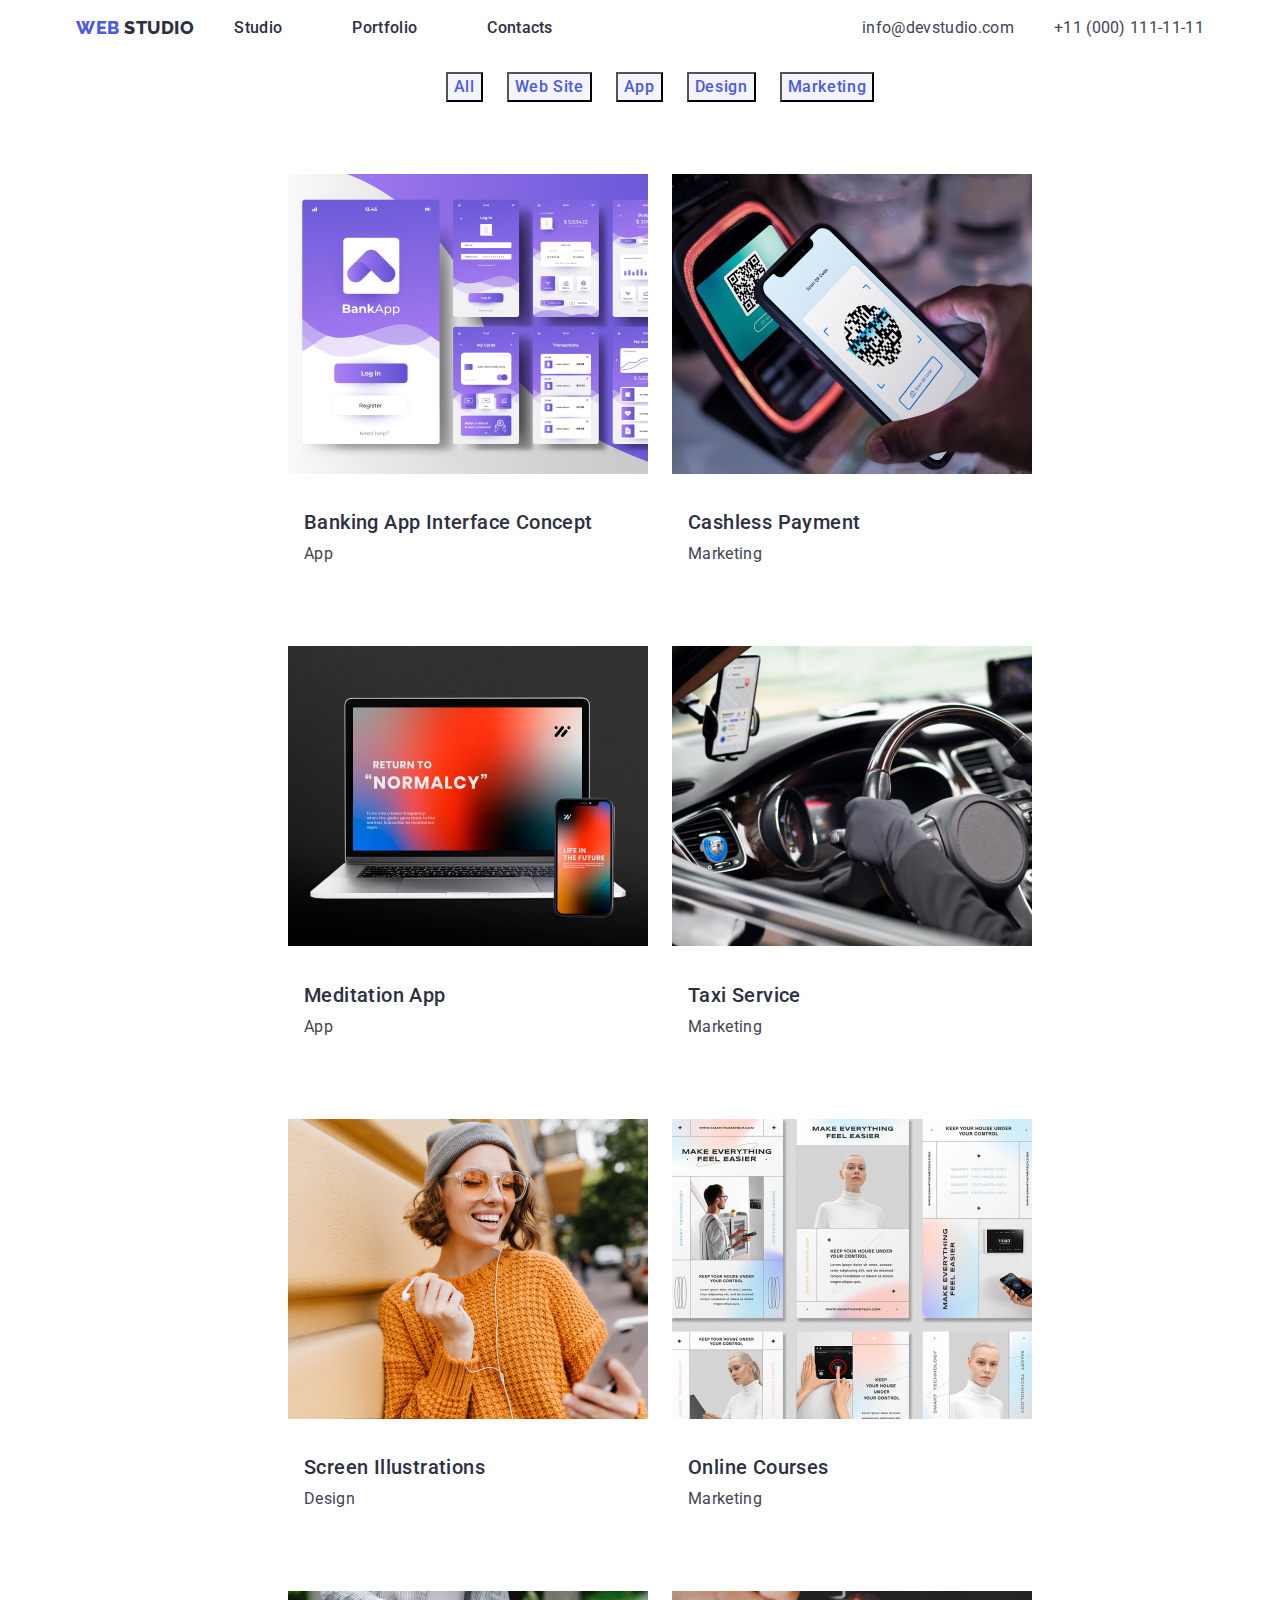
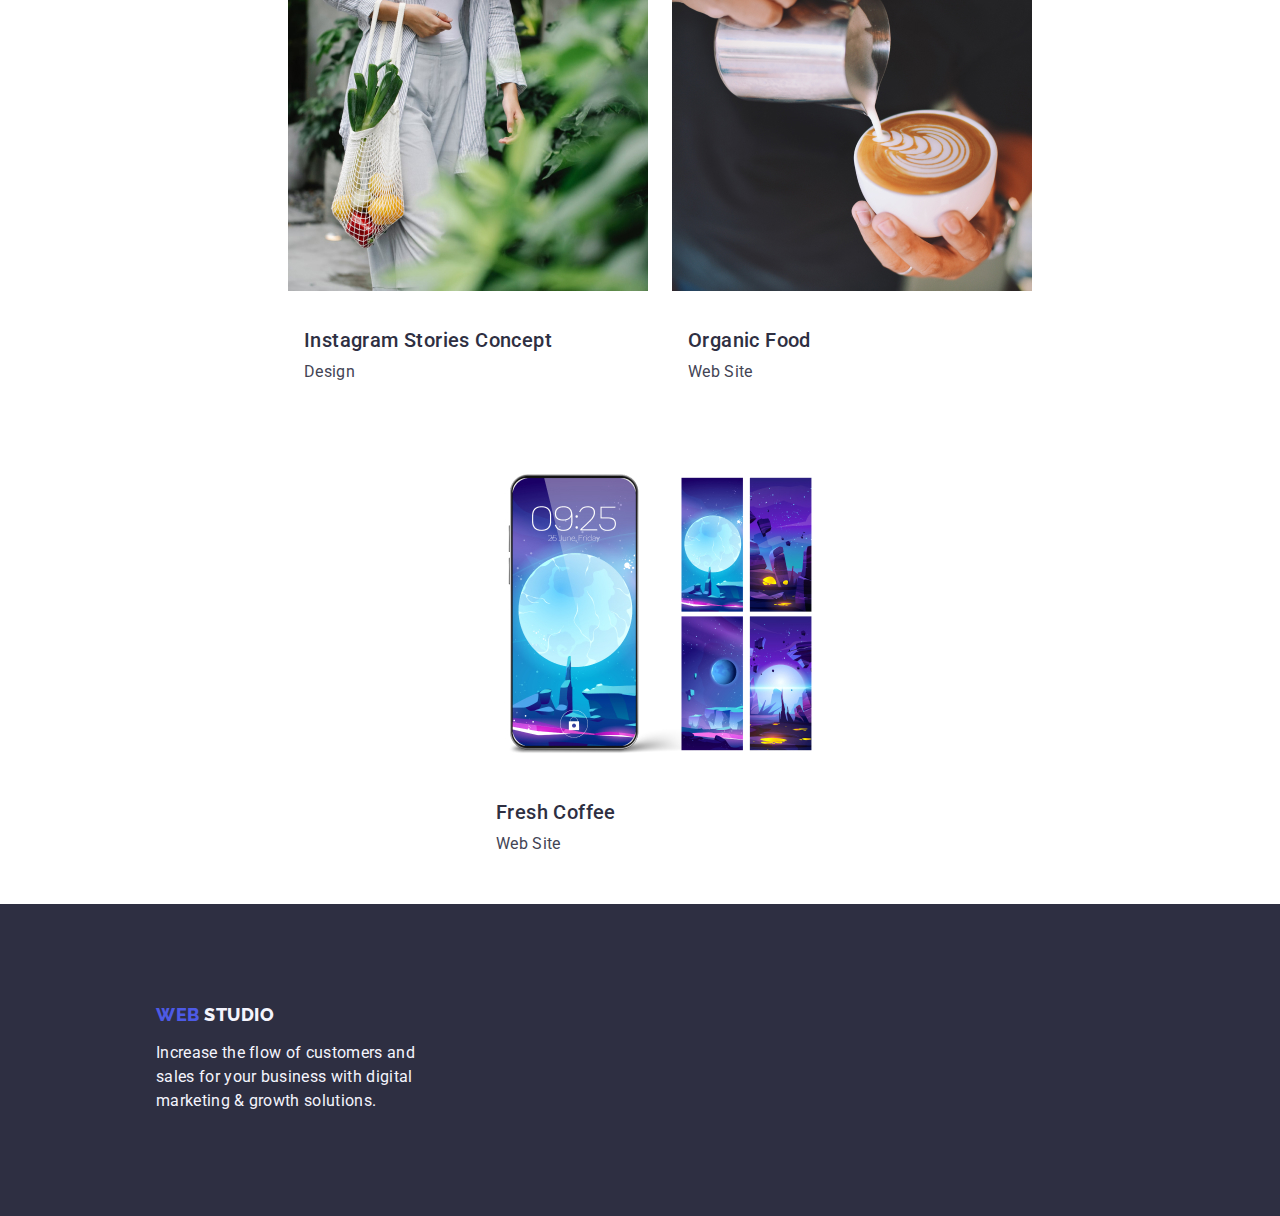
==== portfolio.html @ d8ae408b "update index.html" ====
<!DOCTYPE html>
<html lang="en">
<head>
    <meta charset="UTF-8">
    <meta http-equiv="X-UA-Compatible" content="IE=edge">
    <meta name="viewport" content="width=device-width, initial-scale=1.0">
    <title>Portfolio</title>
    <link rel="preconnect" href="https://fonts.googleapis.com">
    <link rel="preconnect" href="https://fonts.gstatic.com" crossorigin>
    <link href="https://fonts.googleapis.com/css2?family=Raleway:wght@800&family=Roboto:wght@400;500;700&display=swap"
        rel="stylesheet">
    <link rel="stylesheet" href="https://cdn.jsdelivr.net/npm/modern-normalize@2.0.0/modern-normalize.min.css">
    <link rel="stylesheet" href="./css/style.css">
</head>
<body>
    <header>
        <div class="header-container container">
            <nav class="navi">
                <a href="./index.html" class="logo link">WEB
                    <span class="span-one">Studio</span>
                </a>
                <ul class="site-nav list">
                    <li class="item"><a href="./index.html" class="transition link">Studio</a></li>
                    <li class="item"><a href="./portfolio.html" class="transition link">Portfolio</a></li>
                    <li class="item"><a href="" class="transition link">Contacts</a></li>
                </ul>
            </nav>
            <address class="addres">
                <ul class="auth-nav list">
                    <li class="auth-item"> <a href="mailto:info@devstudio.com"
                            class="info-contact link">info@devstudio.com</a> </li>
                    <li class="auth-item"> <a href="tel:+110001111111" class="info-contact link">+11 (000) 111-11-11</a>
                    </li>
                </ul>
            </address>
        </div>
    </header>
    <main>
        <section>
            <div class="container">
                <h1 class="hide">Portfolio</h1>
                <ul class="section-button list">
                    <div class="button-container">
                        <li class="button-li"><button type="button" class="second">All</button></li>
                        <li class="button-li"><button type="button" class="second">Web Site</button></li>
                        <li class="button-li"><button type="button" class="second">App</button></li>
                        <li class="button-li"><button type="button" class="second">Design</button></li>
                        <li class="button-li"><button type="button" class="second">Marketing</button></li>
                    </div>
                </ul>
                <ul class="main-img list">
                    <li class="link">
                        <img src="./images/fone.jpg" alt="fone-img" width="360" height="300">
                        <div class="img-box">
                            <h2 class="section-title">Banking App Interface Concept</h2>
                            <p class="p-color">App</p>
                        </div>
                    </li>
                    <li class="link">
                        <img src="./images/paypal.jpg" alt="pay-from-phone" width="360" height="300">
                        <div class="img-box">
                            <h2 class="section-title">Cashless Payment</h2>
                            <p class="p-color">Marketing</p>
                        </div>
                    </li>
                    <li class="link">
                        <img src="./images/notebook-visualisation.jpg" alt="show-program" width="360" height="300">
                        <div class="img-box">
                            <h2 class="section-title">Meditation App</h2>
                            <p class="p-color">App</p>
                        </div>
                    </li>
                    <li class="link">
                        <img src="./images/taxi.jpg" alt="taxi-work" width="360" height="300">
                        <div class="img-box">
                            <h2 class="section-title">Taxi Service</h2>
                            <p class="p-color">Marketing</p>
                        </div>
                    </li>
                    <li class="link">
                        <img src="./images/happy-studend.jpg" alt="students-dream" width="360" height="300">
                        <div class="img-box">
                            <h2 class="section-title">Screen Illustrations</h2>
                            <p class="p-color">Design</p>
                        </div>
                    </li>
                    <li class="link">
                        <img src="./images/instagram-creative.jpg" alt="show-creativ-in-instagram" width="360" height="300">
                        <div class="img-box">
                            <h2 class="section-title">Online Courses</h2>
                            <p class="p-color">Marketing</p>
                        </div>
                    </li>
                    <li class="link">
                        <img src="./images/about-food-site.jpg" alt="organig-food-important" width="360" height="300">
                        <div class="img-box">
                            <h2 class="section-title">Instagram Stories Concept</h2>
                            <p class="p-color">Design</p>
                        </div>
                    </li>
                    <li class="link">
                        <img src="./images/coffe.jpg" alt="voffee-busines" width="360" height="300">
                        <div class="img-box">
                            <h2 class="section-title">Organic Food</h2>
                            <p class="p-color">Web Site</p>
                        </div>
                    </li>
                    <li class="link">
                        <img src="./images/phone-fone.jpg" alt="pay-from-phone" width="360" height="300">
                        <div class="img-box">
                            <h2 class="section-title">Fresh Coffee</h2>
                            <p class="p-color">Web Site</p>
                        </div>
                    </li>
                </ul>
            </div>
        </section>
    </main>
    <footer class="footer-back">
        <div class="container">
            <a href="./index.html" class="logo-down link">WEB
                <span class="span-two">Studio</span>
            </a>
            <p class="p-footer">
                Increase the flow of customers and sales for your business with digital marketing & growth solutions.
            </p>
        </div>
    </footer>
    
</body>
</html>
---- css/style.css ----
/* Основний Колір #2E2F42; */
/* Колір кнопки та Веб #4D5AE5 */

html {
    box-sizing: border-box;
}

*,
*::before,
*::after {
    box-sizing: inherit;
}

:root {
    --central-color: #2E2F42;
    --button-color: #4D5AE5;
    --white-color-text: #FFFFFF;
}

h1, h2, h3, h4, h5, h6, p {
    margin: 0;
}

.container {
    margin-left: auto;
    margin-right: auto;
    max-width: 1158px;
    padding: 0 15px;
}



body {
    color: #434455;
    background-color: var(--white-color-text);
    font-family: "Roboto", sans-serif;
    letter-spacing: 0.02em;
}
.list {
    list-style: none;
}

.link {
    text-decoration: none;
}

/* first page */
/* header */
/* Logo */
.header-container {
    display: flex;
    justify-content: space-between;
    align-items: center;
}

.navi {
    display: flex;
    align-items: center;
}

.logo {
    
    align-content: center;
    color: var(--button-color);
    font-family: "Raleway", sans-serif;
    font-weight: 800;
    font-size: 18px;
    line-height: 1.17;
    letter-spacing: 0.03em;
    text-transform: uppercase;
}

.logo:hover,
.logo:focus {
    color: var(--button-color);
}

.span-one {
    color: var(--central-color);
}

.site-nav {
    display: flex;
    gap: 30px;
}

.site-nav .item + .item {
    margin-left: 40px;
}
.site-nav .transition{
    color: #2e2f42;
    font-weight: 500;
    font-size: 16px;
    line-height: 1.5;

}

.site-nav .transition:hover,
.site-nav .transition:focus {
    color: #404bbf;
}

.addres {
    font-style: normal;
}

.auth-nav {
    display: flex;
}

.auth-nav .auth-item + .auth-item {
    margin-left: 40px;
}

.auth-nav .info-contact {
    color: #434455;
    font-size: 16px;
    line-height: 1.5;
    letter-spacing: 0.02em;
}

.auth-nav .info-contact:hover,
.auth-nav .info-contact:focus {
    color: #404bbf;
}
/* first section */
.section-first {
    background-color: #2e2f42;
    padding: 188px 0;
}

.hero-text {
    font-weight: 700;
    font-size: 56px;
    line-height: 1.07;
    letter-spacing: 0.02em;
    color: var(--white-color-text);
    margin-bottom: 48px;
    text-align: center;
    max-width: 496px;
    margin: 0 auto 48px;
}

.button {
    display: flex;
    flex-direction: row;
    align-items: flex-start;
    padding: 16px 32px;
    border-radius: 4px;
    border: none;
    display: block;
    margin: 0 auto;
    width: 169px;
    height: 56px;
    gap: 10px;

    color: var(--white-color-text);
    background-color: #4D5AE5;

    font-family: "Roboto", sans-serif;
    font-weight: 500;
    font-size: 16px;
    line-height: 1.5;
    letter-spacing: 0.04em;
}

.button:hover,
.button:focus {
    background-color: #404BBF;
    cursor: pointer;
}

/* second section */
.second-container {
    display: flex;
    max-width: 1128px;
    padding-top: 120px;
    padding-bottom: 120px;
    margin: 0 auto;
}
.section-title {
    margin-bottom: 8px;
    font-weight: 500;
    font-size: 20px;
    line-height: 1.2;
    letter-spacing: 0.02em;
    color: var(--central-color);
}

.p-color {
    color: #434455;
    font-size: 16px;
    line-height: 1.5;
    letter-spacing: 0.02em;
}

.second-item {
    margin: 0;
}

/* third section */
.doing-container {
    display: flex;
    justify-content: center;
    gap: 24px;
    margin-bottom: 120px;
}
.section-tit {
    margin-bottom: 72px;
    color: var(--central-color);
    font-size: 36px;
    line-height: 1.11;
    letter-spacing: 0.02em;
    text-align: center;
    text-transform: capitalize;
}

/* section four */
.team-container{
    display: flex;
    justify-content: center;
    gap: 24px;
}
.section-four {
    background-color: #F4F4FD;
    padding-top: 120px;
    padding-bottom: 120px;
}

.list-img {
    background-color: var(--white-color-text);
}

.card-container {
    text-align: center;
    gap: 32px 16px;
}

/* footer */

.footer-back {
    background-color: var(--central-color);
    min-width: 1440px;
    min-height: 312px;
    padding: 100px;
}
.logo-down {
    display: inline-block;
    margin-bottom: 16px;
}
.footer-back .logo-down {
    font-family: "Raleway", sans-serif;
    font-weight: 800;
    font-size: 18px;
    line-height: 1.17;
    letter-spacing: 0.03em;
    text-transform: uppercase;
    color: #4d5ae5;
}

.footer-back .span-two {
    color: #f4f4fd;
}
.p-footer {
    max-width: 264px;
}
.footer-back .p-footer {
    color: #F4F4FD;
    line-height: 1.5;
    letter-spacing: 0.02em;
}

/* second page */

/* header */

/* main */
.button-container {
    display: flex;
    justify-content: center;
    gap: 24px;
    margin-bottom: 72px;
}

.section-button .second {
    font-family: "Roboto", sans-serif;
    font-weight: 500;
    font-size: 16px;
    line-height: 1.5;
    letter-spacing: 0.04em;
    cursor: pointer;
    color: var(--button-color);
    background-color: #F4F4FD;
}

.section-button .second:hover,
.section-button .second:focus {
    color: var(--white-color-text);
    background-color: #404BBF;
}

.hide {
    position: absolute;
    width: 1px;
    height: 1px;
    margin: -1px;
    border: 0;
    padding: 0;
    white-space: nowrap;
    clip-path: inset(100%);
    clip: rect(0 0 0 0);
    overflow: hidden;
}

.main-img {
    display: flex;
    justify-content: center;
    flex-wrap: wrap;
    gap: 48px 24px;
}

/* .main-img:nth-child(3n) {
    margin: 0;
}

.main-img:nth-last-child(-n + 3) {
    margin-bottom: 0;
} */
.img-box {
    display: block;
    align-items: center;
    padding: 32px 16px;
}
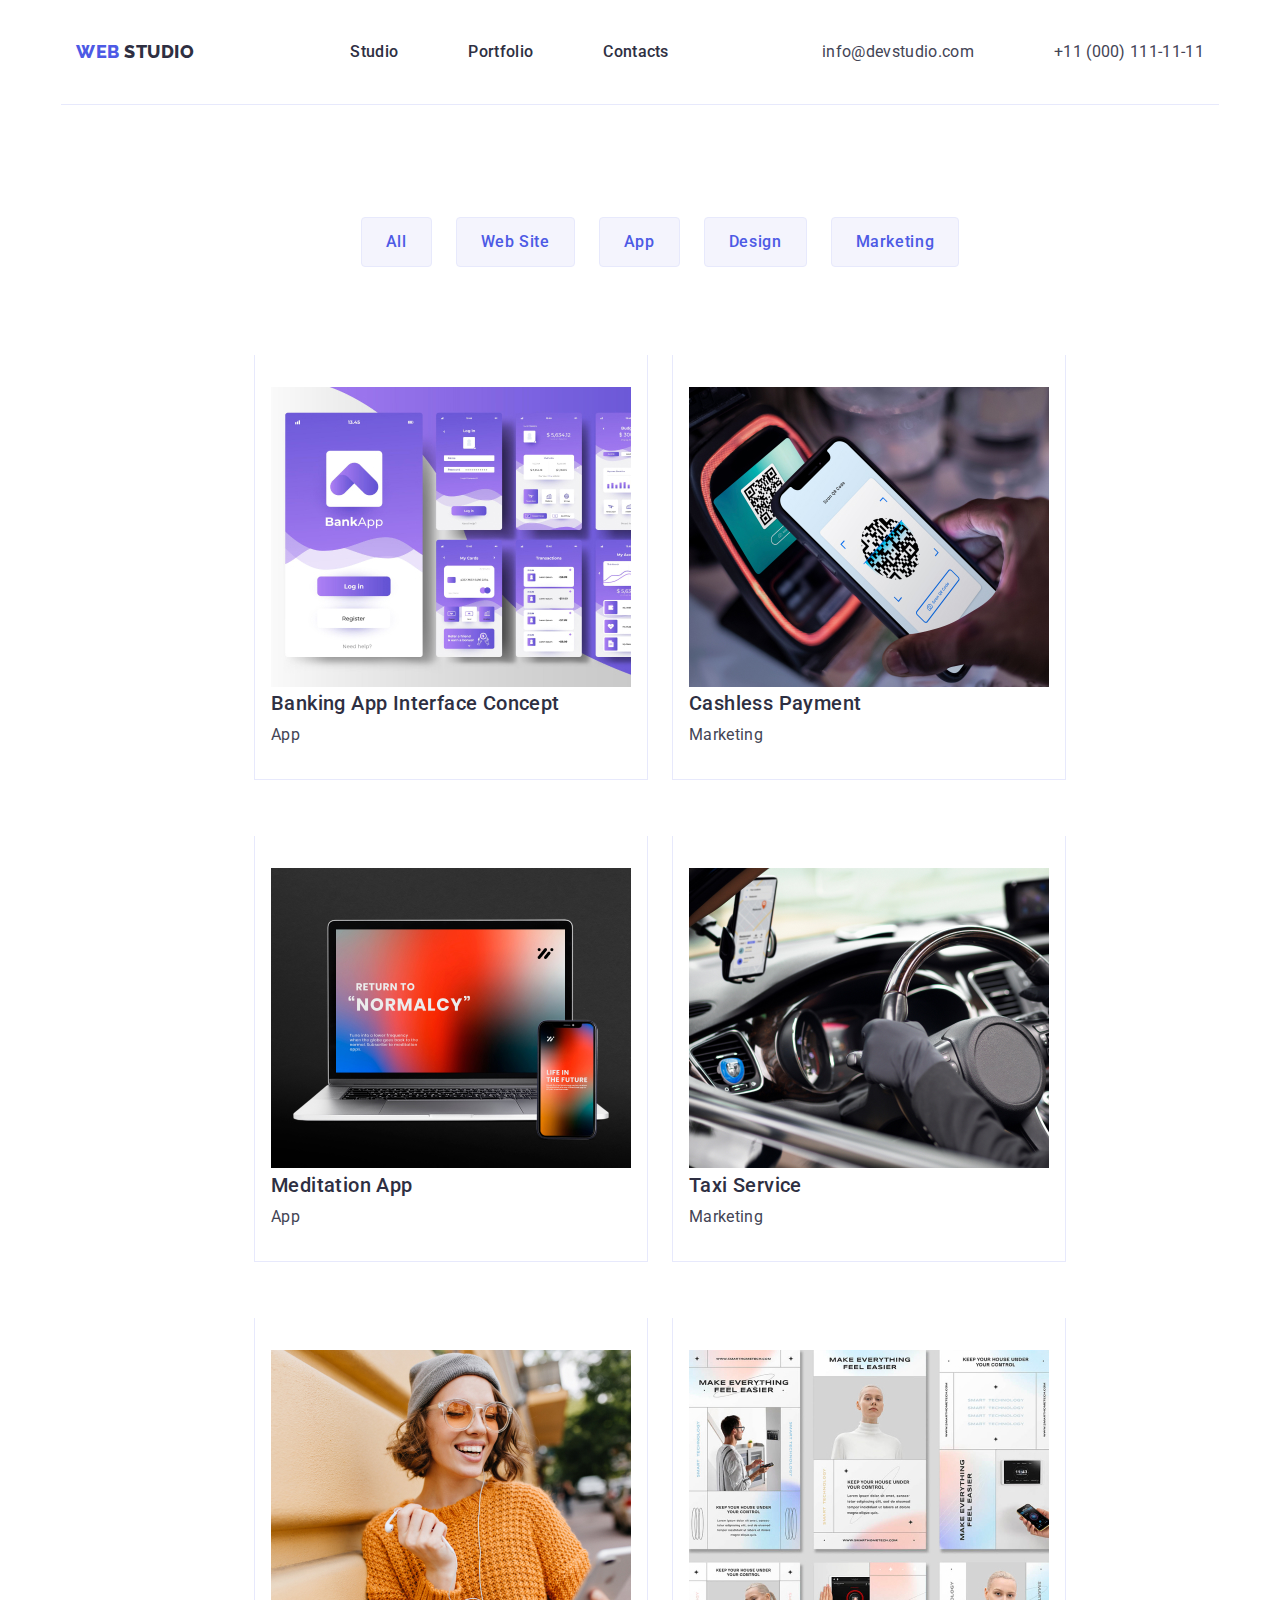
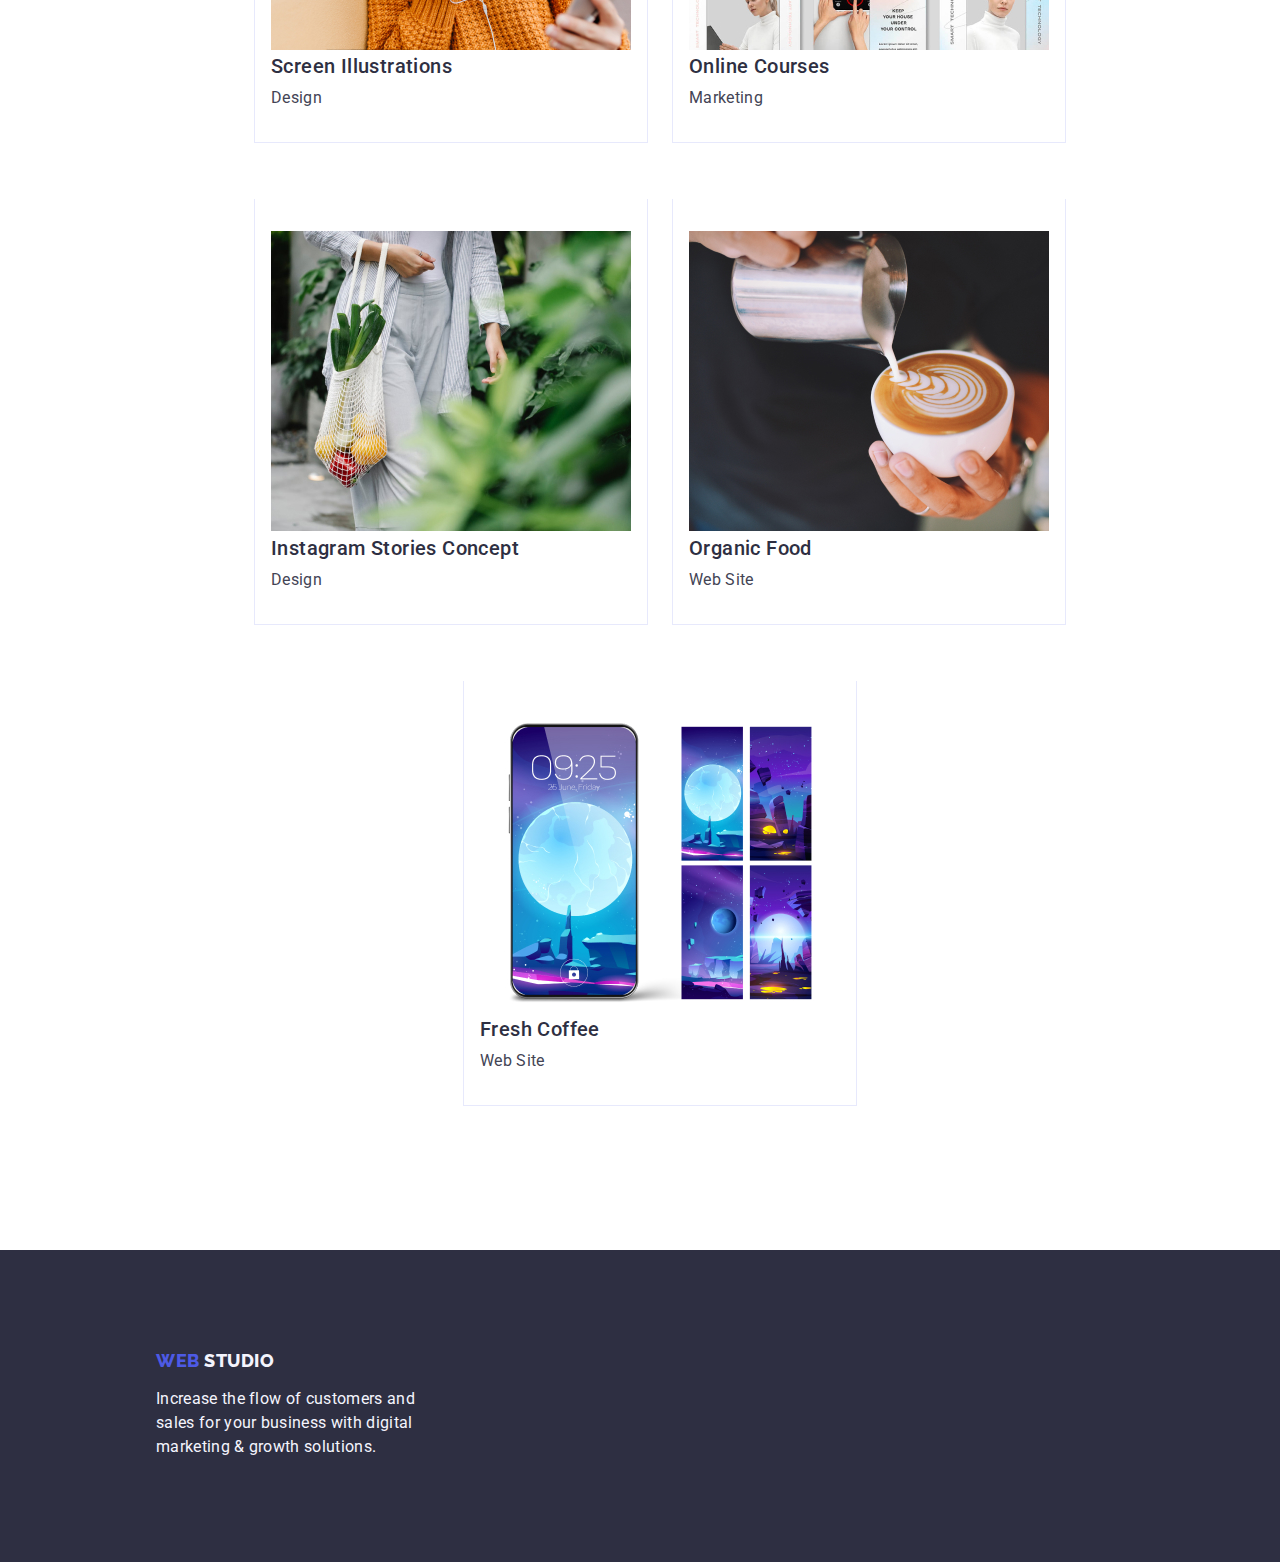
==== commit 6d7532db: "update index.html" ====
--- a/portfolio.html
+++ b/portfolio.html
@@ -27,8 +27,9 @@
             </nav>
             <address class="addres">
                 <ul class="auth-nav list">
-                    <li class="auth-item"> <a href="mailto:info@devstudio.com"
-                            class="info-contact link">info@devstudio.com</a> </li>
+                    <li class="auth-item">
+                        <a href="mailto:info@devstudio.com" class="info-contact link">info@devstudio.com</a>
+                    </li>
                     <li class="auth-item"> <a href="tel:+110001111111" class="info-contact link">+11 (000) 111-11-11</a>
                     </li>
                 </ul>
@@ -36,78 +37,95 @@
         </div>
     </header>
     <main>
-        <section>
+        <section class="port-section">
             <div class="container">
                 <h1 class="hide">Portfolio</h1>
                 <ul class="section-button list">
-                    <div class="button-container">
                         <li class="button-li"><button type="button" class="second">All</button></li>
                         <li class="button-li"><button type="button" class="second">Web Site</button></li>
                         <li class="button-li"><button type="button" class="second">App</button></li>
                         <li class="button-li"><button type="button" class="second">Design</button></li>
                         <li class="button-li"><button type="button" class="second">Marketing</button></li>
-                    </div>
                 </ul>
                 <ul class="main-img list">
                     <li class="link">
-                        <img src="./images/fone.jpg" alt="fone-img" width="360" height="300">
                         <div class="img-box">
+                        <a href="">
+                            <img src="./images/fone.jpg" alt="fone-img" width="360" height="300">
+                        </a>
                             <h2 class="section-title">Banking App Interface Concept</h2>
                             <p class="p-color">App</p>
                         </div>
                     </li>
                     <li class="link">
-                        <img src="./images/paypal.jpg" alt="pay-from-phone" width="360" height="300">
                         <div class="img-box">
+                        <a href="">
+                            <img src="./images/paypal.jpg" alt="pay-from-phone" width="360" height="300">
+                        </a>
                             <h2 class="section-title">Cashless Payment</h2>
                             <p class="p-color">Marketing</p>
                         </div>
                     </li>
                     <li class="link">
-                        <img src="./images/notebook-visualisation.jpg" alt="show-program" width="360" height="300">
                         <div class="img-box">
+                        <a href="">
+                            <img src="./images/notebook-visualisation.jpg" alt="show-program" width="360" height="300">
+                        </a>
                             <h2 class="section-title">Meditation App</h2>
                             <p class="p-color">App</p>
                         </div>
                     </li>
                     <li class="link">
-                        <img src="./images/taxi.jpg" alt="taxi-work" width="360" height="300">
                         <div class="img-box">
+                        <a href="">
+                            <img src="./images/taxi.jpg" alt="taxi-work" width="360" height="300">
+
+                        </a>
                             <h2 class="section-title">Taxi Service</h2>
                             <p class="p-color">Marketing</p>
                         </div>
                     </li>
                     <li class="link">
-                        <img src="./images/happy-studend.jpg" alt="students-dream" width="360" height="300">
                         <div class="img-box">
+                        <a href="">
+                            <img src="./images/happy-studend.jpg" alt="students-dream" width="360" height="300">
+                        </a>
                             <h2 class="section-title">Screen Illustrations</h2>
                             <p class="p-color">Design</p>
                         </div>
                     </li>
                     <li class="link">
-                        <img src="./images/instagram-creative.jpg" alt="show-creativ-in-instagram" width="360" height="300">
                         <div class="img-box">
+                        <a href="">
+                            <img src="./images/instagram-creative.jpg" alt="show-creativ-in-instagram" width="360" height="300">
+                        </a>
                             <h2 class="section-title">Online Courses</h2>
                             <p class="p-color">Marketing</p>
                         </div>
                     </li>
                     <li class="link">
-                        <img src="./images/about-food-site.jpg" alt="organig-food-important" width="360" height="300">
                         <div class="img-box">
+                        <a href="">
+                            <img src="./images/about-food-site.jpg" alt="organig-food-important" width="360" height="300">
+                        </a>
                             <h2 class="section-title">Instagram Stories Concept</h2>
                             <p class="p-color">Design</p>
                         </div>
                     </li>
                     <li class="link">
-                        <img src="./images/coffe.jpg" alt="voffee-busines" width="360" height="300">
                         <div class="img-box">
+                        <a href="">
+                            <img src="./images/coffe.jpg" alt="voffee-busines" width="360" height="300">
+                        </a>
                             <h2 class="section-title">Organic Food</h2>
                             <p class="p-color">Web Site</p>
                         </div>
                     </li>
                     <li class="link">
-                        <img src="./images/phone-fone.jpg" alt="pay-from-phone" width="360" height="300">
                         <div class="img-box">
+                        <a href="">
+                            <img src="./images/phone-fone.jpg" alt="pay-from-phone" width="360" height="300">
+                        </a>
                             <h2 class="section-title">Fresh Coffee</h2>
                             <p class="p-color">Web Site</p>
                         </div>
--- a/css/style.css
+++ b/css/style.css
@@ -51,14 +51,17 @@
     display: flex;
     justify-content: space-between;
     align-items: center;
+    border-bottom: 1px solid #e7e9fc
 }
 
 .navi {
     display: flex;
     align-items: center;
+    gap: 40px;
 }
 
 .logo {
+    margin-right: 76px;
     
     align-content: center;
     color: var(--button-color);
@@ -84,6 +87,9 @@
     gap: 30px;
 }
 
+.site-nav > .item {
+    padding: 24px 0;
+}
 .site-nav .item + .item {
     margin-left: 40px;
 }
@@ -106,6 +112,7 @@
 
 .auth-nav {
     display: flex;
+    gap: 40px;
 }
 
 .auth-nav .auth-item + .auth-item {
@@ -150,8 +157,9 @@
     border: none;
     display: block;
     margin: 0 auto;
-    width: 169px;
+    min-width: 169px;
     height: 56px;
+    cursor: pointer;
     gap: 10px;
 
     color: var(--white-color-text);
@@ -171,13 +179,16 @@
 }
 
 /* second section */
+.section {
+    padding: 120px 0;
+}
 .second-container {
     display: flex;
     max-width: 1128px;
-    padding-top: 120px;
-    padding-bottom: 120px;
     margin: 0 auto;
-}
+    gap: 24px;
+}
+
 .section-title {
     margin-bottom: 8px;
     font-weight: 500;
@@ -199,6 +210,7 @@
 }
 
 /* third section */
+
 .doing-container {
     display: flex;
     justify-content: center;
@@ -228,12 +240,13 @@
 }
 
 .list-img {
+    border-radius: 0px 0px 4px 4px;
     background-color: var(--white-color-text);
 }
 
 .card-container {
     text-align: center;
-    gap: 32px 16px;
+    padding: 32px 16px;
 }
 
 /* footer */
@@ -242,7 +255,7 @@
     background-color: var(--central-color);
     min-width: 1440px;
     min-height: 312px;
-    padding: 100px;
+    padding: 100px 0;
 }
 .logo-down {
     display: inline-block;
@@ -275,14 +288,25 @@
 /* header */
 
 /* main */
-.button-container {
+.port-section {
+    padding-top: 96px;
+    padding-bottom: 120px;
+}
+
+.section-button {
     display: flex;
     justify-content: center;
     gap: 24px;
+}
+
+.button-li {
     margin-bottom: 72px;
 }
-
 .section-button .second {
+    padding: 12px 24px;
+    border: 1px solid #e7e9fc;
+    border-radius: 4px;
+
     font-family: "Roboto", sans-serif;
     font-weight: 500;
     font-size: 16px;
@@ -295,6 +319,8 @@
 
 .section-button .second:hover,
 .section-button .second:focus {
+    border: 1px solid transparent;
+
     color: var(--white-color-text);
     background-color: #404BBF;
 }
@@ -319,15 +345,9 @@
     gap: 48px 24px;
 }
 
-/* .main-img:nth-child(3n) {
-    margin: 0;
-}
-
-.main-img:nth-last-child(-n + 3) {
-    margin-bottom: 0;
-} */
 .img-box {
-    display: block;
-    align-items: center;
     padding: 32px 16px;
-}+    border: 1px solid #e7e9fc;
+    border-top: none;
+    margin-bottom: 8px
+}
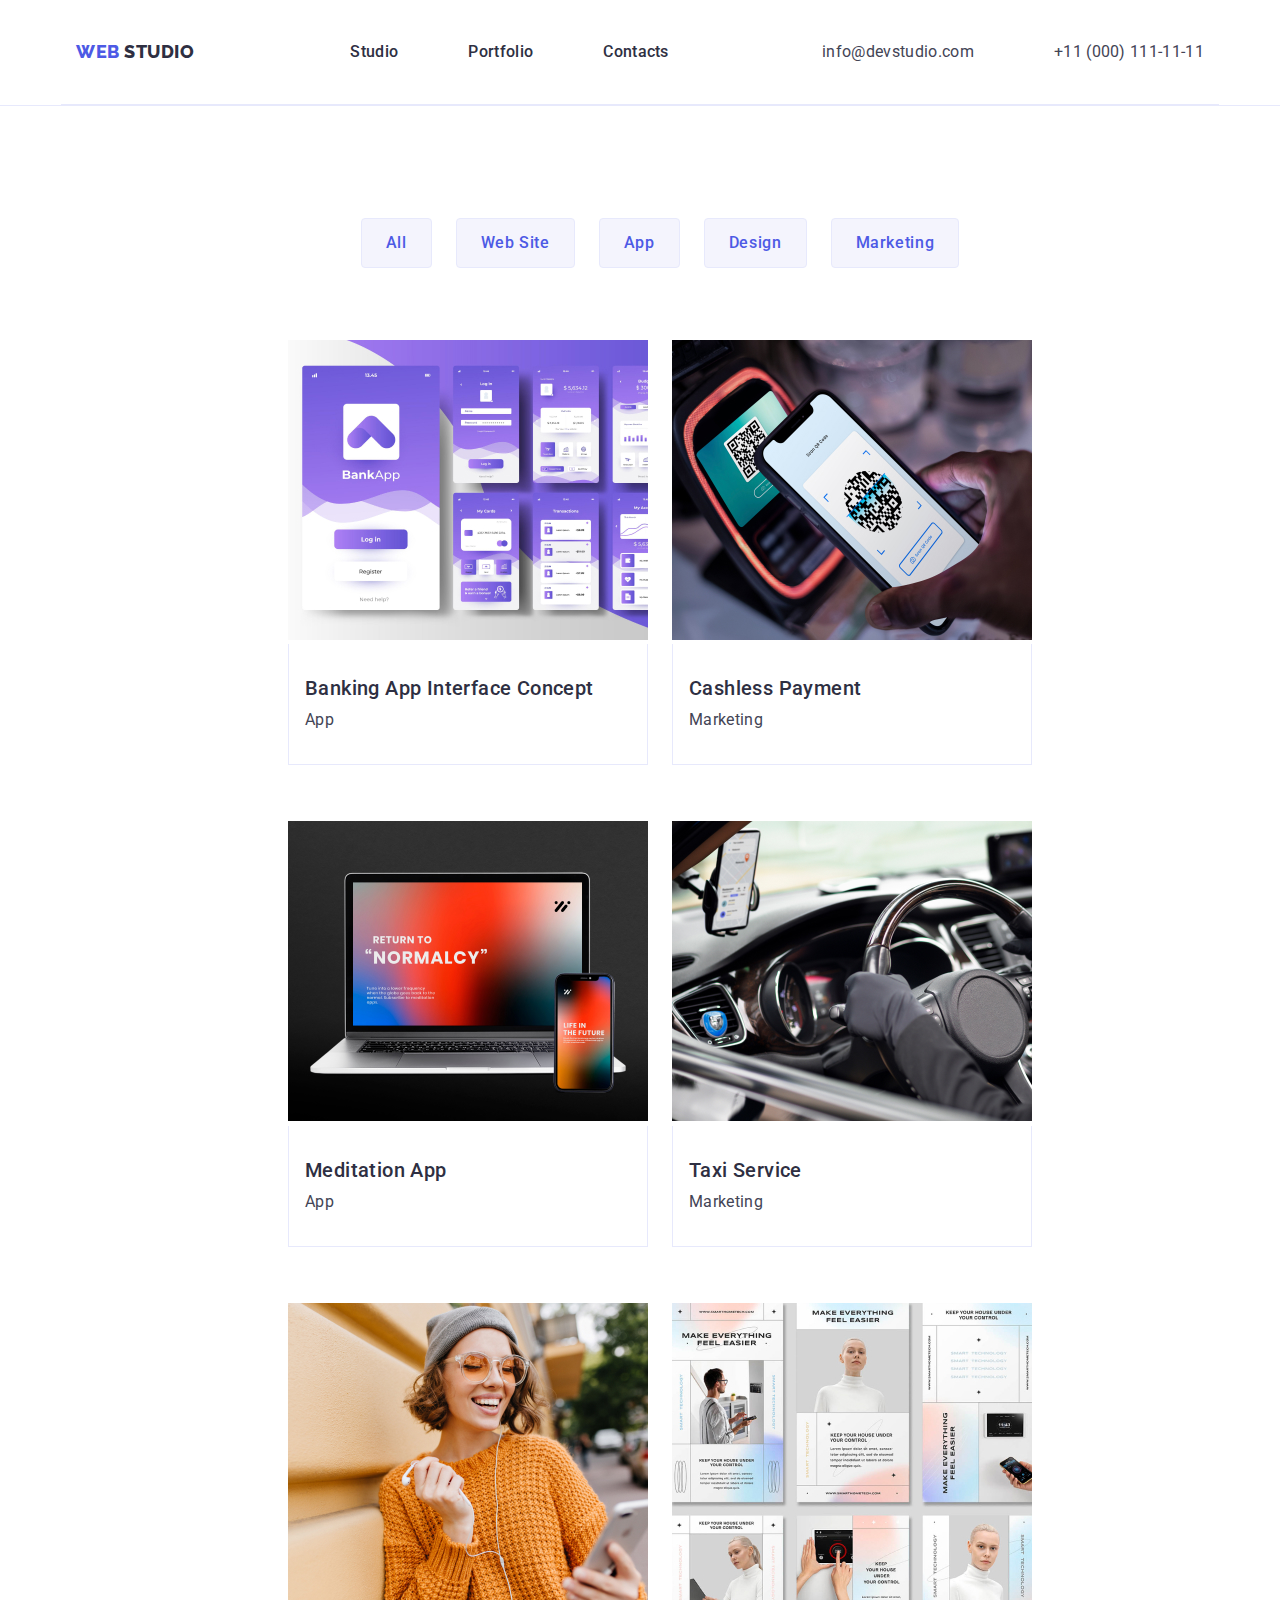
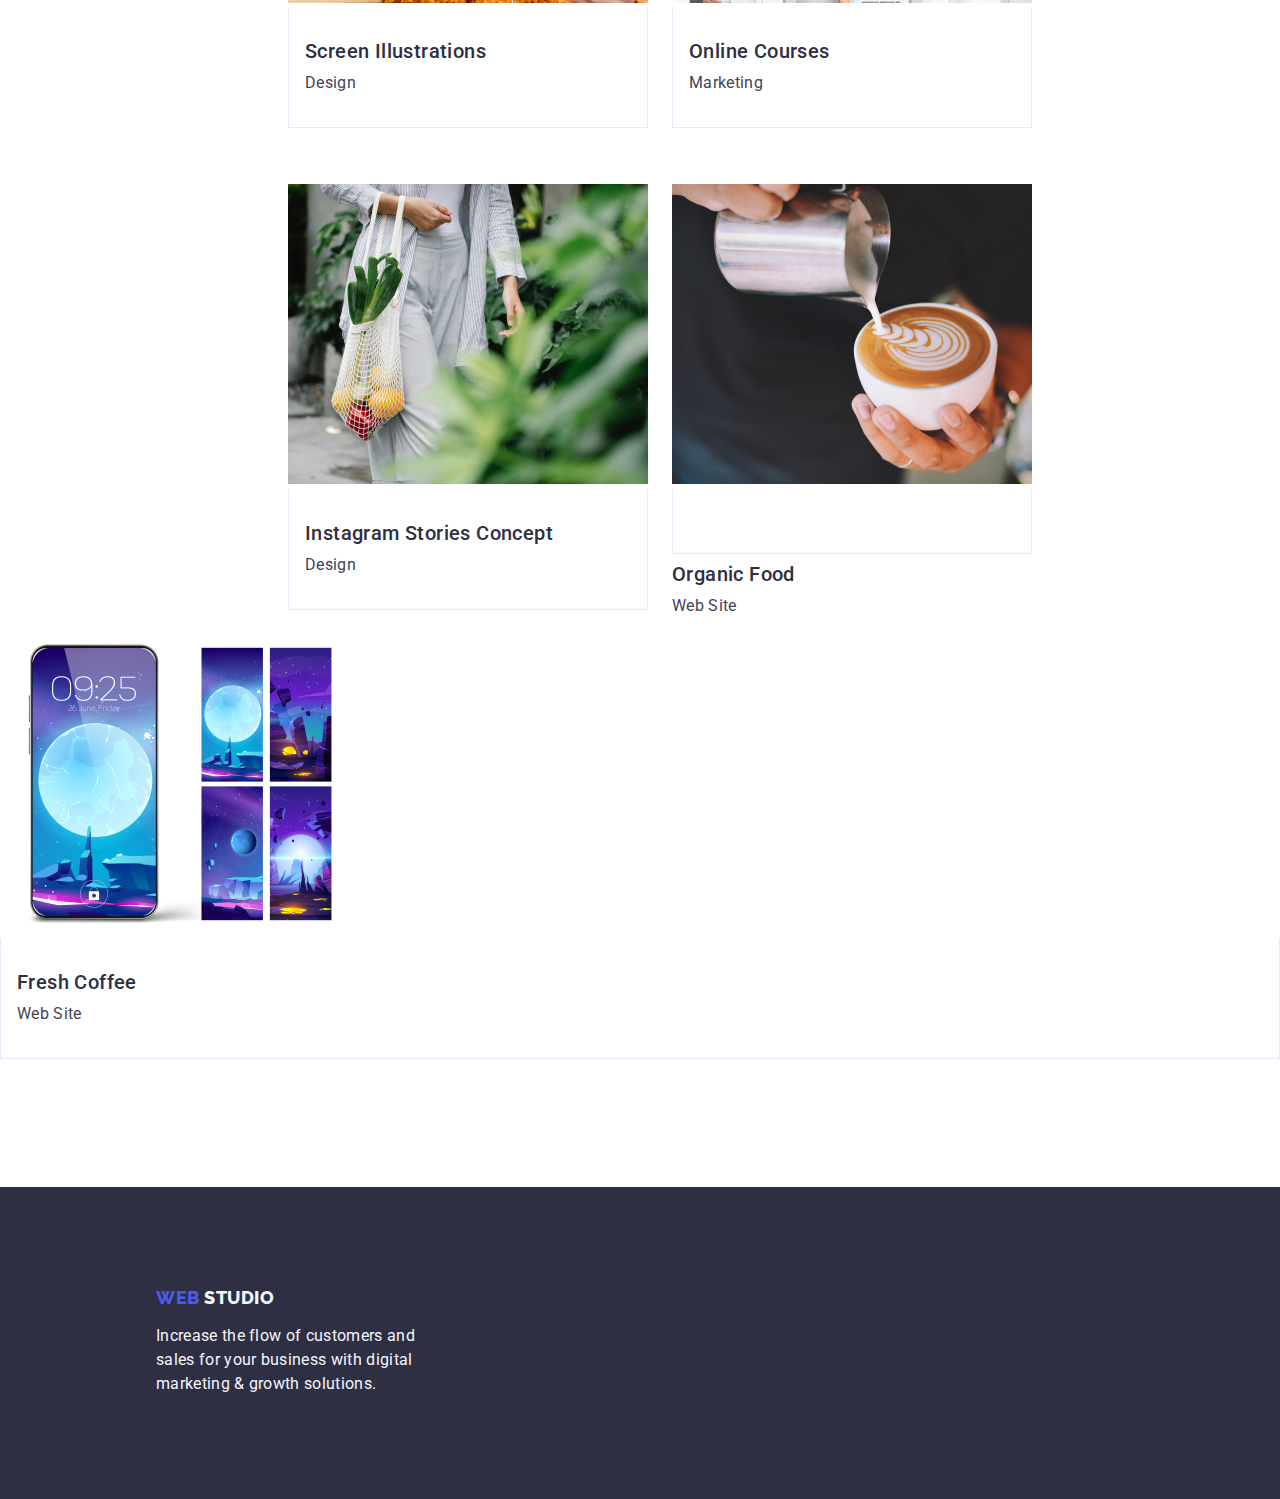
==== commit 5805cba0: "update index.html" ====
--- a/portfolio.html
+++ b/portfolio.html
@@ -13,7 +13,7 @@
     <link rel="stylesheet" href="./css/style.css">
 </head>
 <body>
-    <header>
+    <header class="headick">
         <div class="header-container container">
             <nav class="navi">
                 <a href="./index.html" class="logo link">WEB
@@ -48,84 +48,83 @@
                         <li class="button-li"><button type="button" class="second">Marketing</button></li>
                 </ul>
                 <ul class="main-img list">
-                    <li class="link">
-                        <div class="img-box">
-                        <a href="">
+                    <li class="link">   
+                        <a href="" class="portfolio-link">
                             <img src="./images/fone.jpg" alt="fone-img" width="360" height="300">
                         </a>
+                        <div class="img-box">
                             <h2 class="section-title">Banking App Interface Concept</h2>
                             <p class="p-color">App</p>
                         </div>
                     </li>
                     <li class="link">
-                        <div class="img-box">
-                        <a href="">
+                        <a href="" class="portfolio-link">
                             <img src="./images/paypal.jpg" alt="pay-from-phone" width="360" height="300">
                         </a>
+                        <div class="img-box">
                             <h2 class="section-title">Cashless Payment</h2>
                             <p class="p-color">Marketing</p>
                         </div>
                     </li>
                     <li class="link">
-                        <div class="img-box">
-                        <a href="">
+                        <a href="" class="portfolio-link">
                             <img src="./images/notebook-visualisation.jpg" alt="show-program" width="360" height="300">
                         </a>
+                        <div class="img-box">
                             <h2 class="section-title">Meditation App</h2>
                             <p class="p-color">App</p>
                         </div>
                     </li>
                     <li class="link">
+                        <a href="" class="portfolio-link">
+                            <img src="./images/taxi.jpg" alt="taxi-work" width="360" height="300">
+                        </a>
                         <div class="img-box">
-                        <a href="">
-                            <img src="./images/taxi.jpg" alt="taxi-work" width="360" height="300">
-
-                        </a>
                             <h2 class="section-title">Taxi Service</h2>
                             <p class="p-color">Marketing</p>
                         </div>
                     </li>
                     <li class="link">
-                        <div class="img-box">
-                        <a href="">
+                        <a href="" class="portfolio-link">
                             <img src="./images/happy-studend.jpg" alt="students-dream" width="360" height="300">
                         </a>
+                        <div class="img-box">
                             <h2 class="section-title">Screen Illustrations</h2>
                             <p class="p-color">Design</p>
                         </div>
                     </li>
                     <li class="link">
-                        <div class="img-box">
-                        <a href="">
+                        <a href="" class="portfolio-link">
                             <img src="./images/instagram-creative.jpg" alt="show-creativ-in-instagram" width="360" height="300">
                         </a>
+                        <div class="img-box">
                             <h2 class="section-title">Online Courses</h2>
                             <p class="p-color">Marketing</p>
                         </div>
                     </li>
                     <li class="link">
-                        <div class="img-box">
-                        <a href="">
+                        <a href="" class="portfolio-link">
                             <img src="./images/about-food-site.jpg" alt="organig-food-important" width="360" height="300">
                         </a>
+                        <div class="img-box">
                             <h2 class="section-title">Instagram Stories Concept</h2>
                             <p class="p-color">Design</p>
                         </div>
                     </li>
                     <li class="link">
-                        <div class="img-box">
-                        <a href="">
+                        <a href="" class="portfolio-link">
                             <img src="./images/coffe.jpg" alt="voffee-busines" width="360" height="300">
                         </a>
+                        <div class="img-box"></div>
                             <h2 class="section-title">Organic Food</h2>
                             <p class="p-color">Web Site</p>
                         </div>
                     </li>
-                    <li class="link">
-                        <div class="img-box">
-                        <a href="">
+                    <li class="link">  
+                        <a href="" class="portfolio-link">
                             <img src="./images/phone-fone.jpg" alt="pay-from-phone" width="360" height="300">
                         </a>
+                        <div class="img-box">
                             <h2 class="section-title">Fresh Coffee</h2>
                             <p class="p-color">Web Site</p>
                         </div>
--- a/css/style.css
+++ b/css/style.css
@@ -46,6 +46,9 @@
 
 /* first page */
 /* header */
+.headick {
+    border-bottom: 1px solid #e7e9fc;
+}
 /* Logo */
 .header-container {
     display: flex;
@@ -189,6 +192,10 @@
     gap: 24px;
 }
 
+.second-itemli {
+    width: calc((100% - 72px) / 4);
+}
+
 .section-title {
     margin-bottom: 8px;
     font-weight: 500;
@@ -225,6 +232,10 @@
     letter-spacing: 0.02em;
     text-align: center;
     text-transform: capitalize;
+}
+
+.second-iteml {
+    width: calc((100% - 48px) / 3);
 }
 
 /* section four */
@@ -297,11 +308,9 @@
     display: flex;
     justify-content: center;
     gap: 24px;
-}
-
-.button-li {
     margin-bottom: 72px;
 }
+
 .section-button .second {
     padding: 12px 24px;
     border: 1px solid #e7e9fc;
@@ -345,6 +354,10 @@
     gap: 48px 24px;
 }
 
+.portfolio-link {
+    width: calc((100% - 48px) / 3);
+}
+
 .img-box {
     padding: 32px 16px;
     border: 1px solid #e7e9fc;
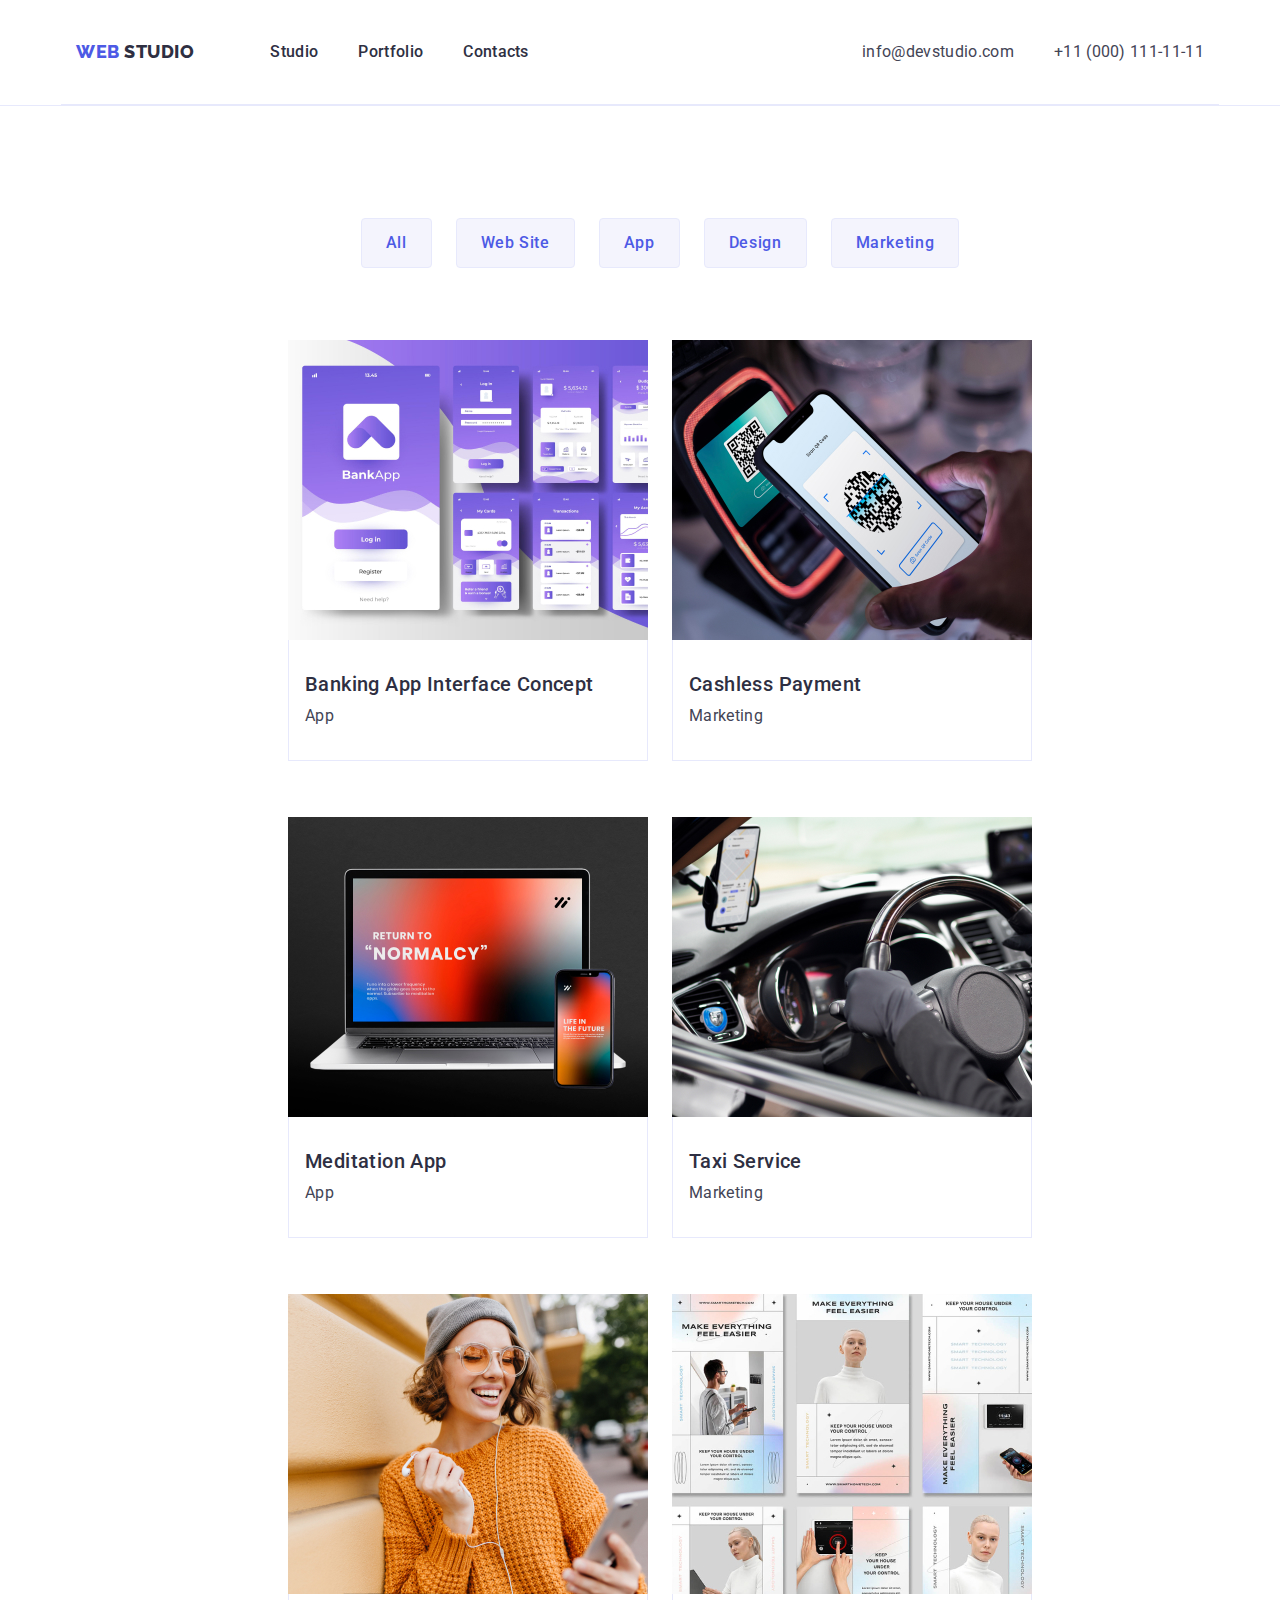
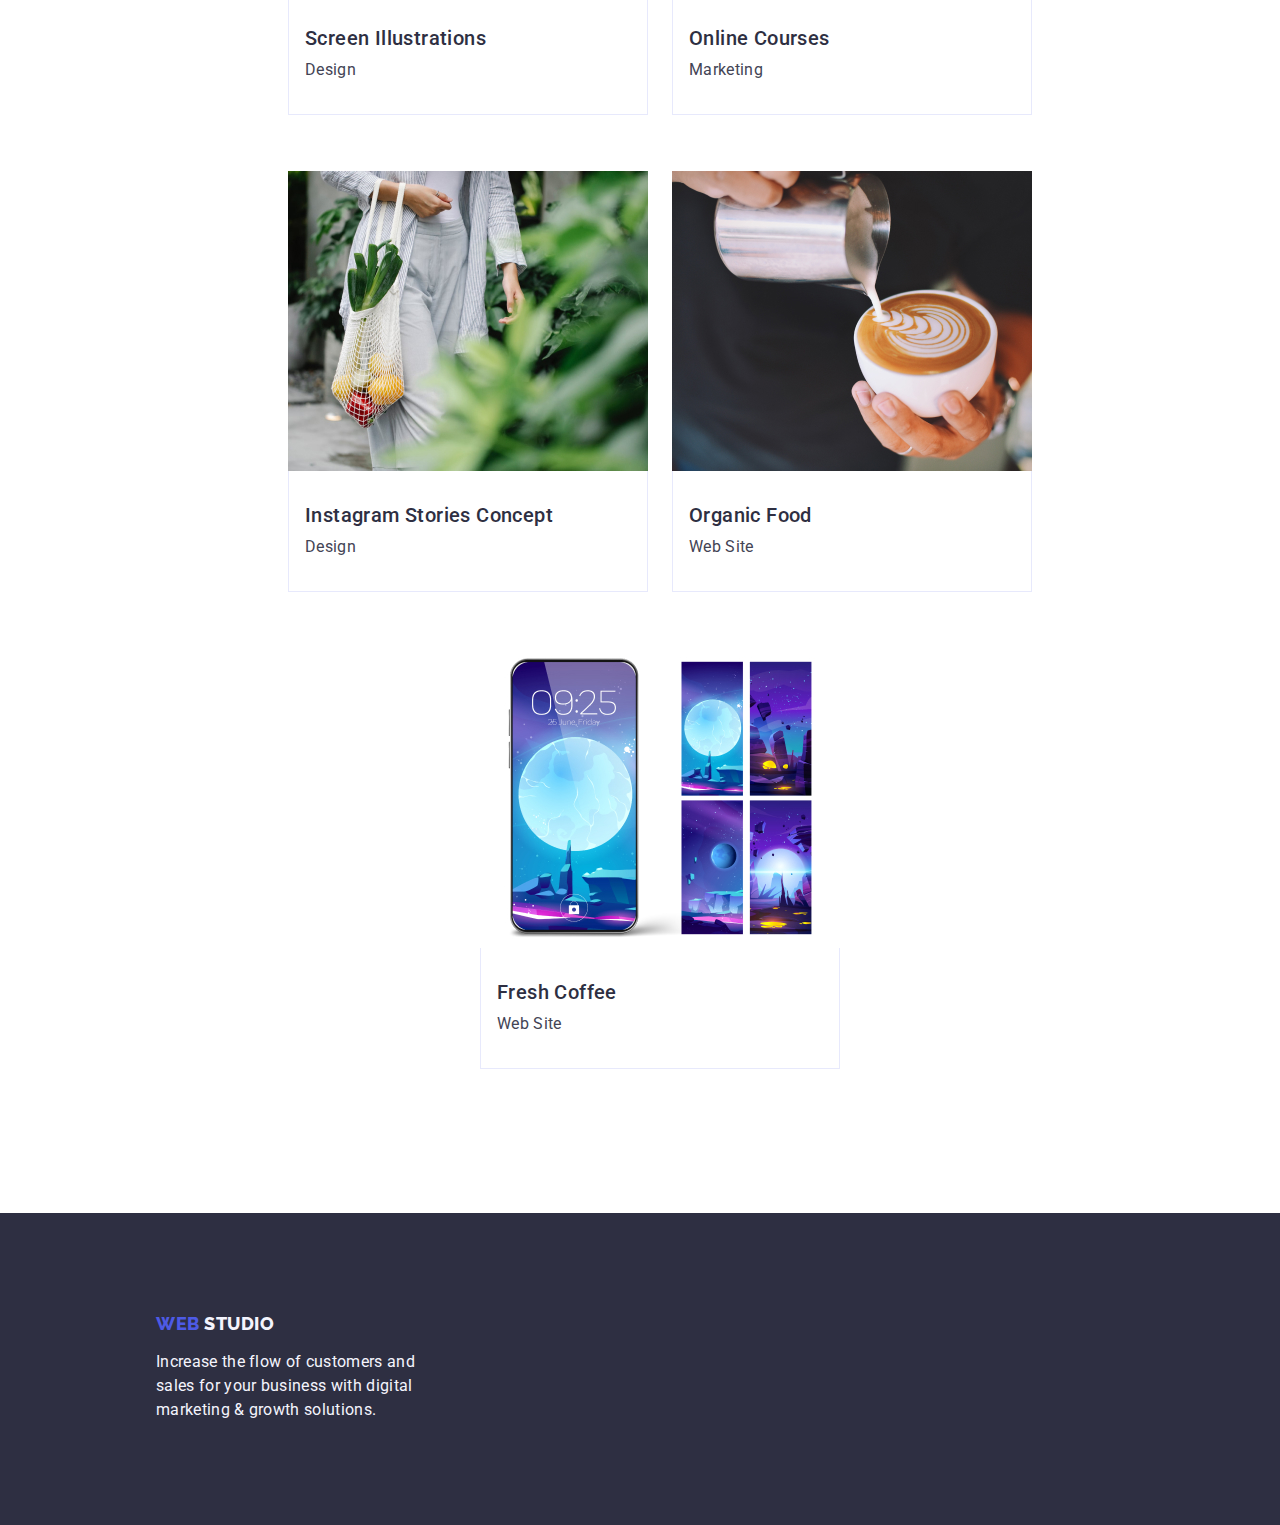
==== commit bbd76648: "update index.html" ====
--- a/portfolio.html
+++ b/portfolio.html
@@ -115,7 +115,7 @@
                         <a href="" class="portfolio-link">
                             <img src="./images/coffe.jpg" alt="voffee-busines" width="360" height="300">
                         </a>
-                        <div class="img-box"></div>
+                        <div class="img-box">
                             <h2 class="section-title">Organic Food</h2>
                             <p class="p-color">Web Site</p>
                         </div>
--- a/css/style.css
+++ b/css/style.css
@@ -25,10 +25,13 @@
     margin-left: auto;
     margin-right: auto;
     max-width: 1158px;
+    margin: 0 auto;
     padding: 0 15px;
 }
 
-
+img {
+    display: block;
+}
 
 body {
     color: #434455;
@@ -60,7 +63,6 @@
 .navi {
     display: flex;
     align-items: center;
-    gap: 40px;
 }
 
 .logo {
@@ -87,15 +89,11 @@
 
 .site-nav {
     display: flex;
-    gap: 30px;
-}
-
-.site-nav > .item {
+    gap: 40px;
     padding: 24px 0;
 }
-.site-nav .item + .item {
-    margin-left: 40px;
-}
+
+
 .site-nav .transition{
     color: #2e2f42;
     font-weight: 500;
@@ -115,7 +113,6 @@
 
 .auth-nav {
     display: flex;
-    gap: 40px;
 }
 
 .auth-nav .auth-item + .auth-item {
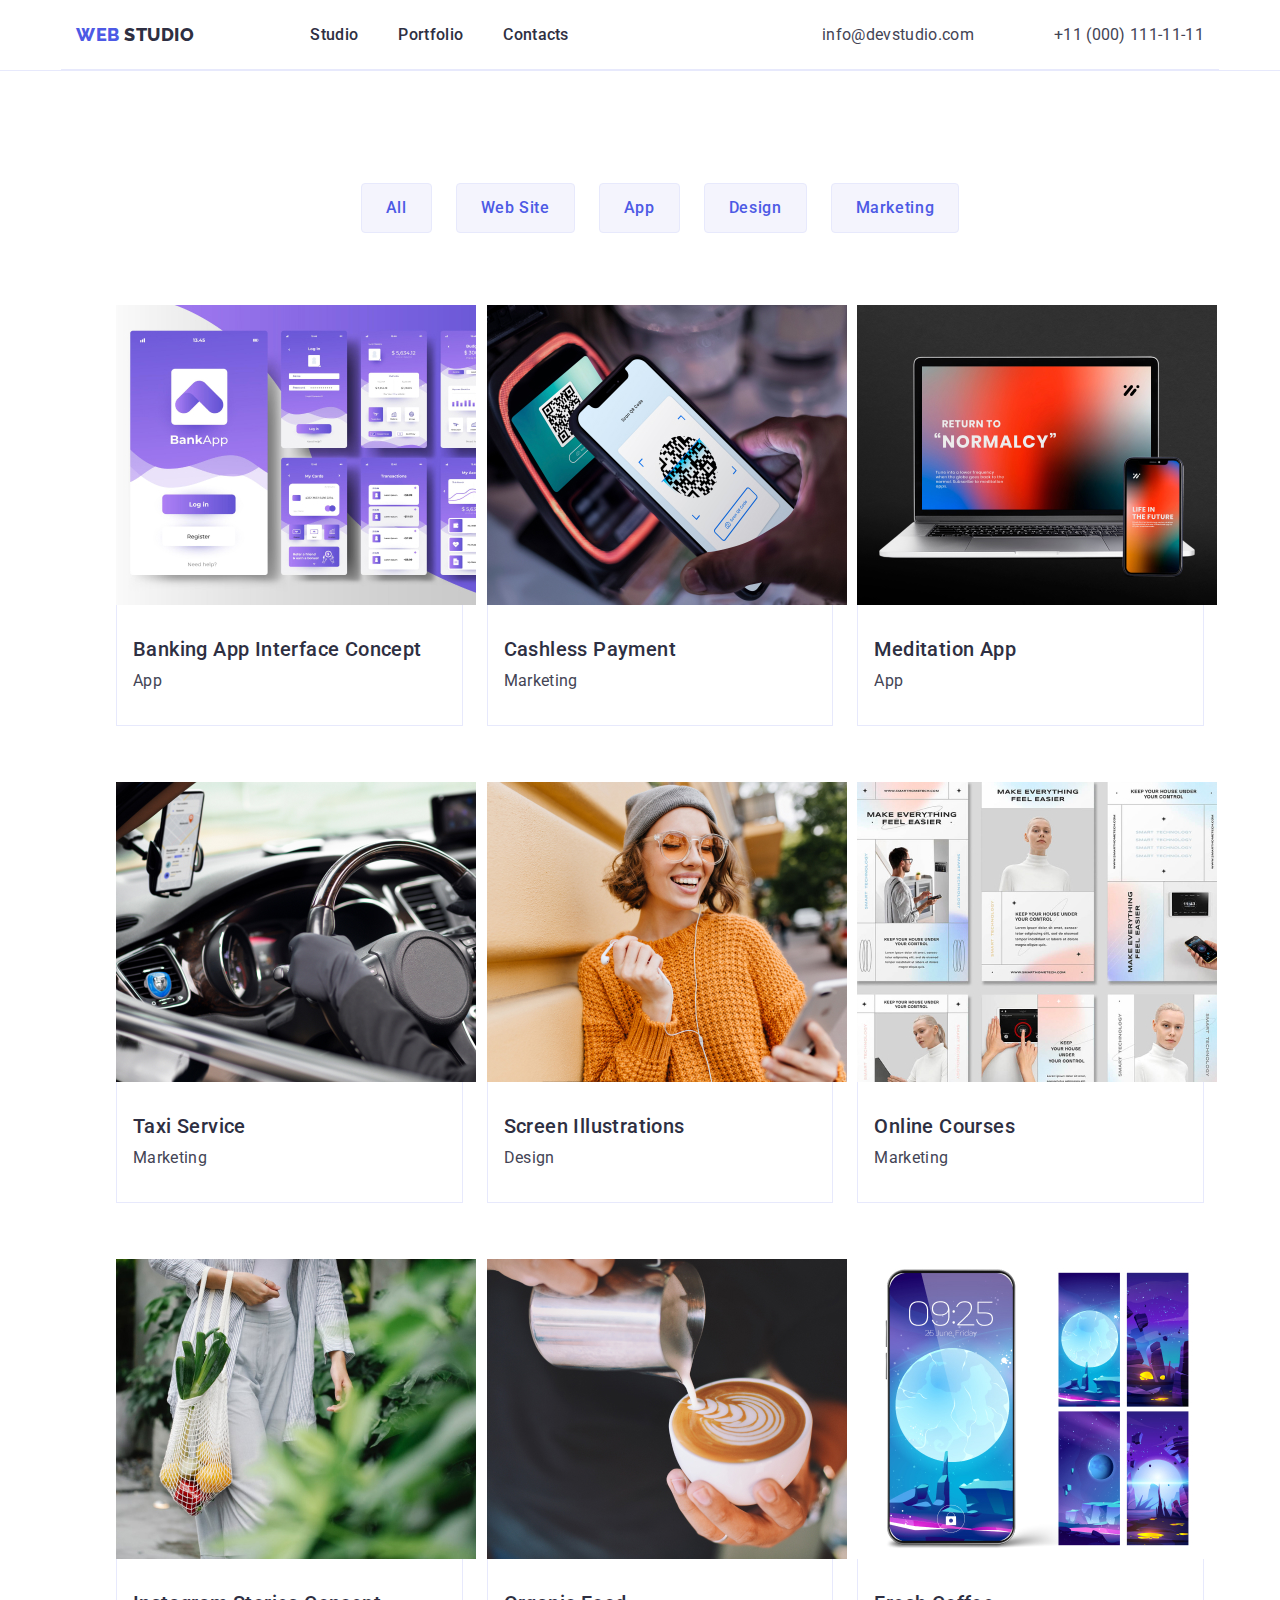
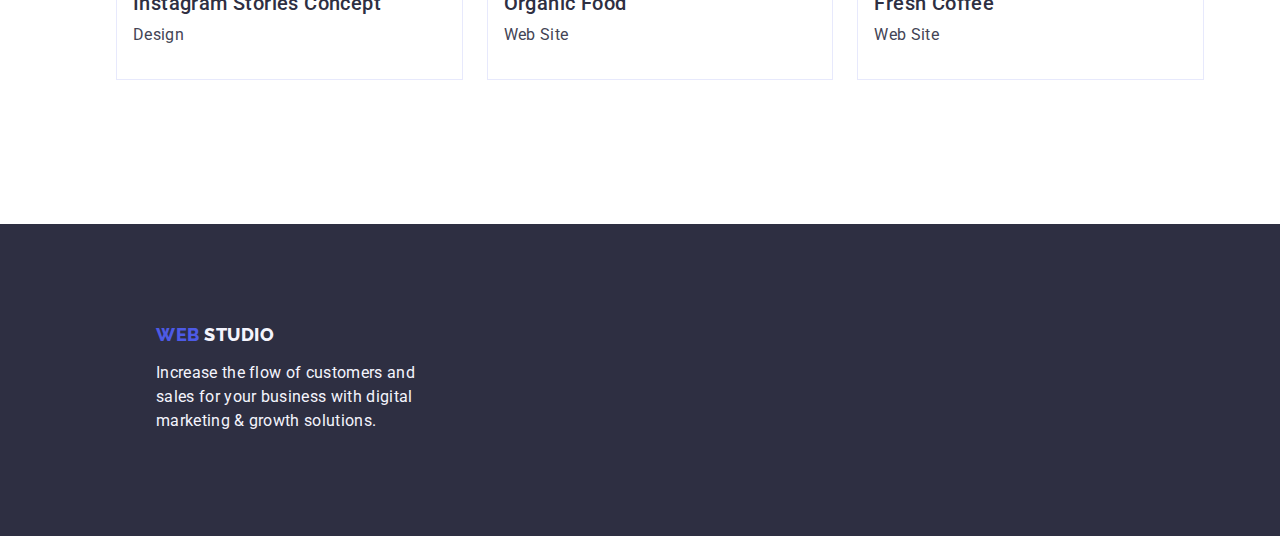
==== commit d5ccaa88: "update index.html" ====
--- a/portfolio.html
+++ b/portfolio.html
@@ -48,7 +48,7 @@
                         <li class="button-li"><button type="button" class="second">Marketing</button></li>
                 </ul>
                 <ul class="main-img list">
-                    <li class="link">   
+                    <li class="second-link link">   
                         <a href="" class="portfolio-link">
                             <img src="./images/fone.jpg" alt="fone-img" width="360" height="300">
                         </a>
@@ -57,7 +57,7 @@
                             <p class="p-color">App</p>
                         </div>
                     </li>
-                    <li class="link">
+                    <li class="second-link link">
                         <a href="" class="portfolio-link">
                             <img src="./images/paypal.jpg" alt="pay-from-phone" width="360" height="300">
                         </a>
@@ -66,7 +66,7 @@
                             <p class="p-color">Marketing</p>
                         </div>
                     </li>
-                    <li class="link">
+                    <li class="second-link link">
                         <a href="" class="portfolio-link">
                             <img src="./images/notebook-visualisation.jpg" alt="show-program" width="360" height="300">
                         </a>
@@ -75,7 +75,7 @@
                             <p class="p-color">App</p>
                         </div>
                     </li>
-                    <li class="link">
+                    <li class="second-link link">
                         <a href="" class="portfolio-link">
                             <img src="./images/taxi.jpg" alt="taxi-work" width="360" height="300">
                         </a>
@@ -84,7 +84,7 @@
                             <p class="p-color">Marketing</p>
                         </div>
                     </li>
-                    <li class="link">
+                    <li class="second-link link">
                         <a href="" class="portfolio-link">
                             <img src="./images/happy-studend.jpg" alt="students-dream" width="360" height="300">
                         </a>
@@ -93,7 +93,7 @@
                             <p class="p-color">Design</p>
                         </div>
                     </li>
-                    <li class="link">
+                    <li class="second-link link">
                         <a href="" class="portfolio-link">
                             <img src="./images/instagram-creative.jpg" alt="show-creativ-in-instagram" width="360" height="300">
                         </a>
@@ -102,7 +102,7 @@
                             <p class="p-color">Marketing</p>
                         </div>
                     </li>
-                    <li class="link">
+                    <li class="second-link link">
                         <a href="" class="portfolio-link">
                             <img src="./images/about-food-site.jpg" alt="organig-food-important" width="360" height="300">
                         </a>
@@ -111,7 +111,7 @@
                             <p class="p-color">Design</p>
                         </div>
                     </li>
-                    <li class="link">
+                    <li class="second-link link">
                         <a href="" class="portfolio-link">
                             <img src="./images/coffe.jpg" alt="voffee-busines" width="360" height="300">
                         </a>
@@ -120,7 +120,7 @@
                             <p class="p-color">Web Site</p>
                         </div>
                     </li>
-                    <li class="link">  
+                    <li class="second-link link">  
                         <a href="" class="portfolio-link">
                             <img src="./images/phone-fone.jpg" alt="pay-from-phone" width="360" height="300">
                         </a>
--- a/css/style.css
+++ b/css/style.css
@@ -67,6 +67,7 @@
 
 .logo {
     margin-right: 76px;
+    padding: 24px 0;
     
     align-content: center;
     color: var(--button-color);
@@ -90,7 +91,6 @@
 .site-nav {
     display: flex;
     gap: 40px;
-    padding: 24px 0;
 }
 
 
@@ -113,6 +113,7 @@
 
 .auth-nav {
     display: flex;
+    gap: 40px;
 }
 
 .auth-nav .auth-item + .auth-item {
@@ -351,7 +352,7 @@
     gap: 48px 24px;
 }
 
-.portfolio-link {
+.second-link{
     width: calc((100% - 48px) / 3);
 }
 
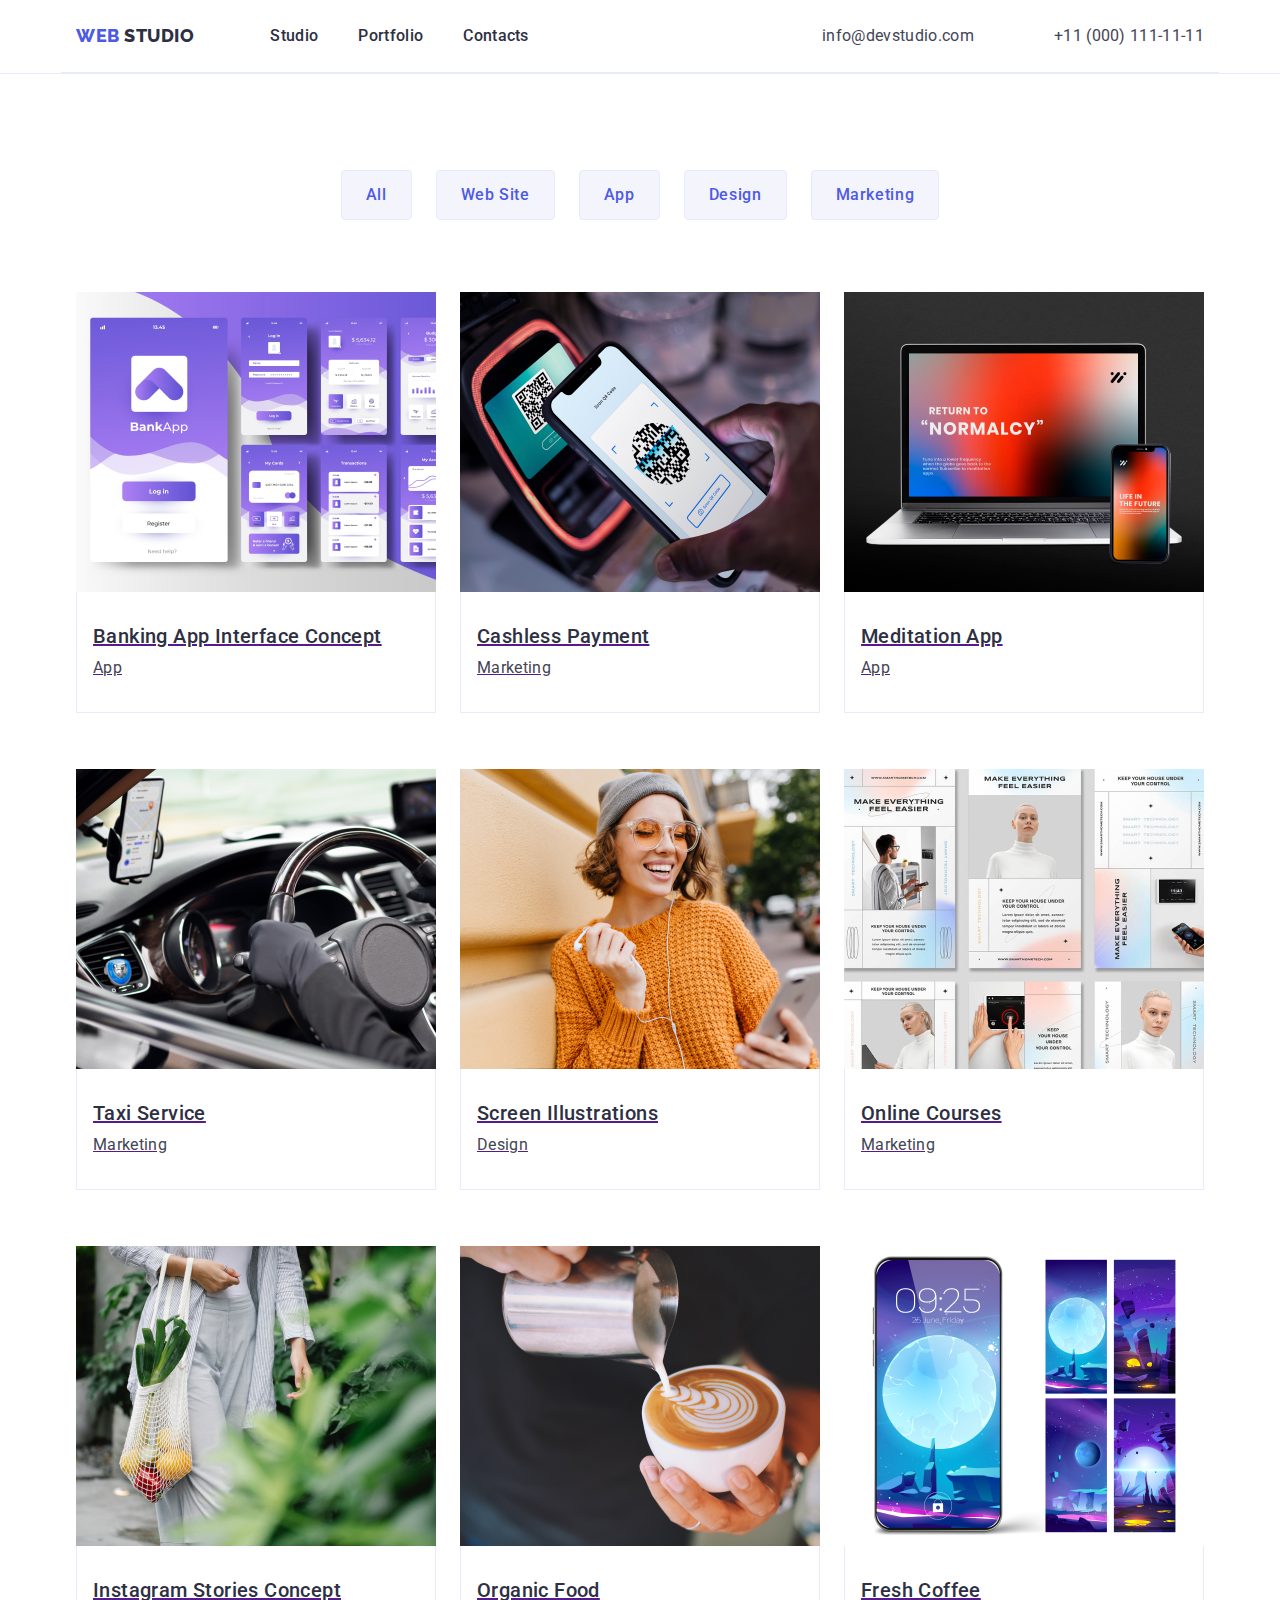
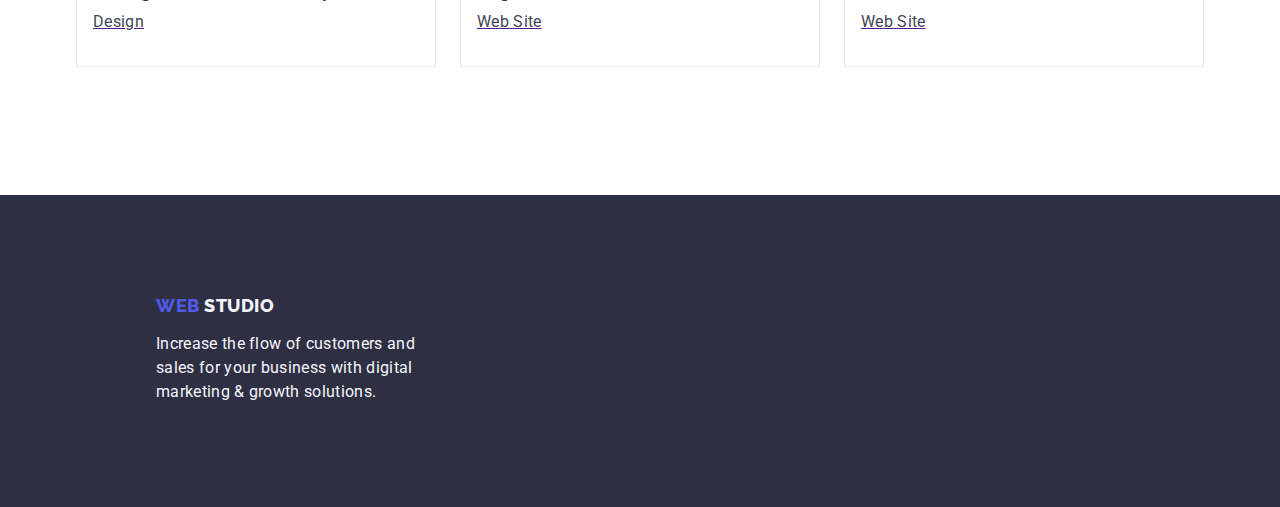
==== commit 274a60f9: "update index.html" ====
--- a/portfolio.html
+++ b/portfolio.html
@@ -51,83 +51,83 @@
                     <li class="second-link link">   
                         <a href="" class="portfolio-link">
                             <img src="./images/fone.jpg" alt="fone-img" width="360" height="300">
-                        </a>
-                        <div class="img-box">
+                            <div class="img-box">
                             <h2 class="section-title">Banking App Interface Concept</h2>
                             <p class="p-color">App</p>
                         </div>
+                        </a>
                     </li>
                     <li class="second-link link">
                         <a href="" class="portfolio-link">
                             <img src="./images/paypal.jpg" alt="pay-from-phone" width="360" height="300">
-                        </a>
-                        <div class="img-box">
+                            <div class="img-box">
                             <h2 class="section-title">Cashless Payment</h2>
                             <p class="p-color">Marketing</p>
                         </div>
+                        </a>
                     </li>
                     <li class="second-link link">
                         <a href="" class="portfolio-link">
                             <img src="./images/notebook-visualisation.jpg" alt="show-program" width="360" height="300">
-                        </a>
-                        <div class="img-box">
+                            <div class="img-box">
                             <h2 class="section-title">Meditation App</h2>
                             <p class="p-color">App</p>
                         </div>
+                        </a>
                     </li>
                     <li class="second-link link">
                         <a href="" class="portfolio-link">
                             <img src="./images/taxi.jpg" alt="taxi-work" width="360" height="300">
-                        </a>
                         <div class="img-box">
                             <h2 class="section-title">Taxi Service</h2>
                             <p class="p-color">Marketing</p>
                         </div>
+                        </a>
                     </li>
                     <li class="second-link link">
                         <a href="" class="portfolio-link">
                             <img src="./images/happy-studend.jpg" alt="students-dream" width="360" height="300">
-                        </a>
                         <div class="img-box">
                             <h2 class="section-title">Screen Illustrations</h2>
                             <p class="p-color">Design</p>
                         </div>
+                        </a>
                     </li>
                     <li class="second-link link">
                         <a href="" class="portfolio-link">
                             <img src="./images/instagram-creative.jpg" alt="show-creativ-in-instagram" width="360" height="300">
-                        </a>
                         <div class="img-box">
                             <h2 class="section-title">Online Courses</h2>
                             <p class="p-color">Marketing</p>
                         </div>
+                        </a>
                     </li>
                     <li class="second-link link">
                         <a href="" class="portfolio-link">
                             <img src="./images/about-food-site.jpg" alt="organig-food-important" width="360" height="300">
-                        </a>
                         <div class="img-box">
                             <h2 class="section-title">Instagram Stories Concept</h2>
                             <p class="p-color">Design</p>
                         </div>
+                        </a>
                     </li>
                     <li class="second-link link">
                         <a href="" class="portfolio-link">
                             <img src="./images/coffe.jpg" alt="voffee-busines" width="360" height="300">
-                        </a>
                         <div class="img-box">
                             <h2 class="section-title">Organic Food</h2>
                             <p class="p-color">Web Site</p>
                         </div>
+                        </a>
                     </li>
                     <li class="second-link link">  
                         <a href="" class="portfolio-link">
                             <img src="./images/phone-fone.jpg" alt="pay-from-phone" width="360" height="300">
-                        </a>
                         <div class="img-box">
                             <h2 class="section-title">Fresh Coffee</h2>
                             <p class="p-color">Web Site</p>
                         </div>
+                        </a>
                     </li>
                 </ul>
             </div>
--- a/css/style.css
+++ b/css/style.css
@@ -41,6 +41,8 @@
 }
 .list {
     list-style: none;
+    margin: 0;
+    padding: 0;
 }
 
 .link {
@@ -67,7 +69,6 @@
 
 .logo {
     margin-right: 76px;
-    padding: 24px 0;
     
     align-content: center;
     color: var(--button-color);
@@ -118,6 +119,10 @@
 
 .auth-nav .auth-item + .auth-item {
     margin-left: 40px;
+}
+
+.item {
+    padding: 24px 0;
 }
 
 .auth-nav .info-contact {
@@ -185,7 +190,6 @@
 }
 .second-container {
     display: flex;
-    max-width: 1128px;
     margin: 0 auto;
     gap: 24px;
 }
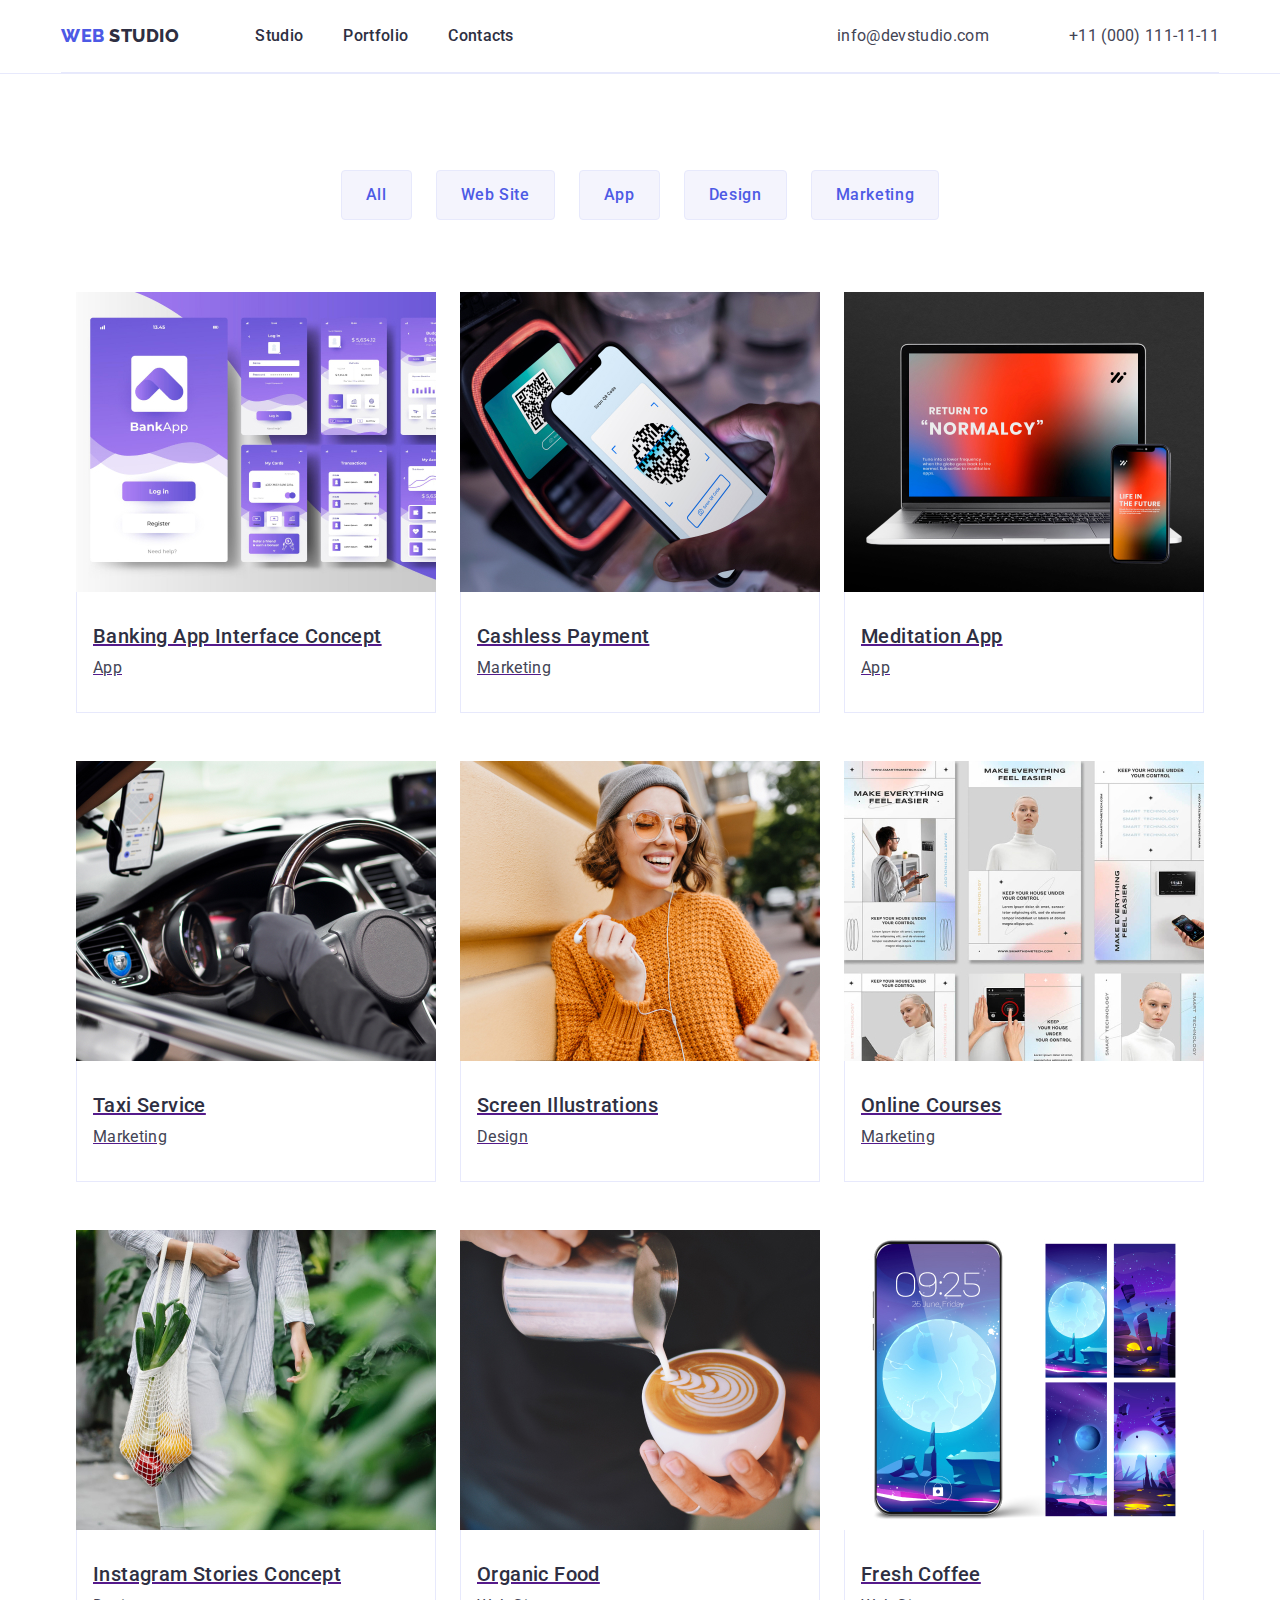
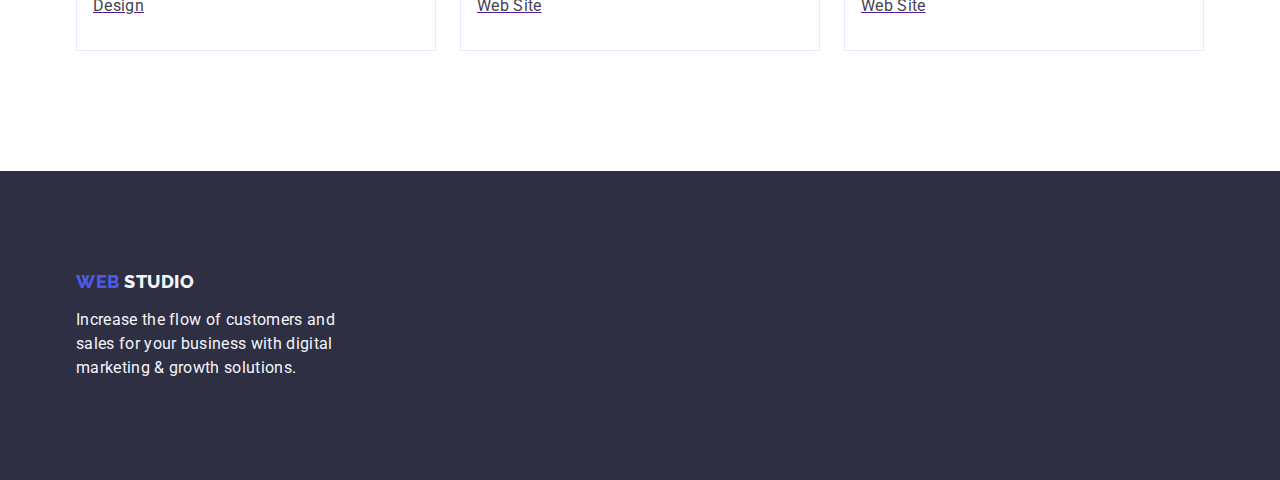
==== commit 5a55eea2: "update index.html" ====
--- a/portfolio.html
+++ b/portfolio.html
@@ -17,7 +17,7 @@
         <div class="header-container container">
             <nav class="navi">
                 <a href="./index.html" class="logo link">WEB
-                    <span class="span-one">Studio</span>
+                    <span class="span-one"> Studio</span>
                 </a>
                 <ul class="site-nav list">
                     <li class="item"><a href="./index.html" class="transition link">Studio</a></li>
@@ -39,7 +39,7 @@
     <main>
         <section class="port-section">
             <div class="container">
-                <h1 class="hide">Portfolio</h1>
+                <h1 class="visually-hidden">Portfolio</h1>
                 <ul class="section-button list">
                         <li class="button-li"><button type="button" class="second">All</button></li>
                         <li class="button-li"><button type="button" class="second">Web Site</button></li>
--- a/css/style.css
+++ b/css/style.css
@@ -59,7 +59,8 @@
     display: flex;
     justify-content: space-between;
     align-items: center;
-    border-bottom: 1px solid #e7e9fc
+    border-bottom: 1px solid #e7e9fc;
+    padding: 24px 0;
 }
 
 .navi {
@@ -94,8 +95,11 @@
     gap: 40px;
 }
 
-
-.site-nav .transition{
+.transition {
+    padding: 24px 0;
+}
+
+.transition{
     color: #2e2f42;
     font-weight: 500;
     font-size: 16px;
@@ -103,8 +107,8 @@
 
 }
 
-.site-nav .transition:hover,
-.site-nav .transition:focus {
+.transition:hover,
+.transition:focus {
     color: #404bbf;
 }
 
@@ -121,19 +125,17 @@
     margin-left: 40px;
 }
 
-.item {
-    padding: 24px 0;
-}
-
-.auth-nav .info-contact {
+
+
+.info-contact {
     color: #434455;
     font-size: 16px;
     line-height: 1.5;
     letter-spacing: 0.02em;
 }
 
-.auth-nav .info-contact:hover,
-.auth-nav .info-contact:focus {
+.info-contact:hover,
+.info-contact:focus {
     color: #404bbf;
 }
 /* first section */
@@ -224,7 +226,6 @@
     display: flex;
     justify-content: center;
     gap: 24px;
-    margin-bottom: 120px;
 }
 .section-tit {
     margin-bottom: 72px;
@@ -266,15 +267,13 @@
 
 .footer-back {
     background-color: var(--central-color);
-    min-width: 1440px;
-    min-height: 312px;
     padding: 100px 0;
 }
 .logo-down {
     display: inline-block;
     margin-bottom: 16px;
 }
-.footer-back .logo-down {
+.logo-down {
     font-family: "Raleway", sans-serif;
     font-weight: 800;
     font-size: 18px;
@@ -284,13 +283,13 @@
     color: #4d5ae5;
 }
 
-.footer-back .span-two {
+.span-two {
     color: #f4f4fd;
 }
 .p-footer {
     max-width: 264px;
 }
-.footer-back .p-footer {
+.p-footer {
     color: #F4F4FD;
     line-height: 1.5;
     letter-spacing: 0.02em;
@@ -313,7 +312,7 @@
     margin-bottom: 72px;
 }
 
-.section-button .second {
+.second {
     padding: 12px 24px;
     border: 1px solid #e7e9fc;
     border-radius: 4px;
@@ -328,15 +327,15 @@
     background-color: #F4F4FD;
 }
 
-.section-button .second:hover,
-.section-button .second:focus {
+.second:hover,
+.second:focus {
     border: 1px solid transparent;
 
     color: var(--white-color-text);
     background-color: #404BBF;
 }
 
-.hide {
+.visually-hidden {
     position: absolute;
     width: 1px;
     height: 1px;
@@ -364,5 +363,4 @@
     padding: 32px 16px;
     border: 1px solid #e7e9fc;
     border-top: none;
-    margin-bottom: 8px
-}
+}
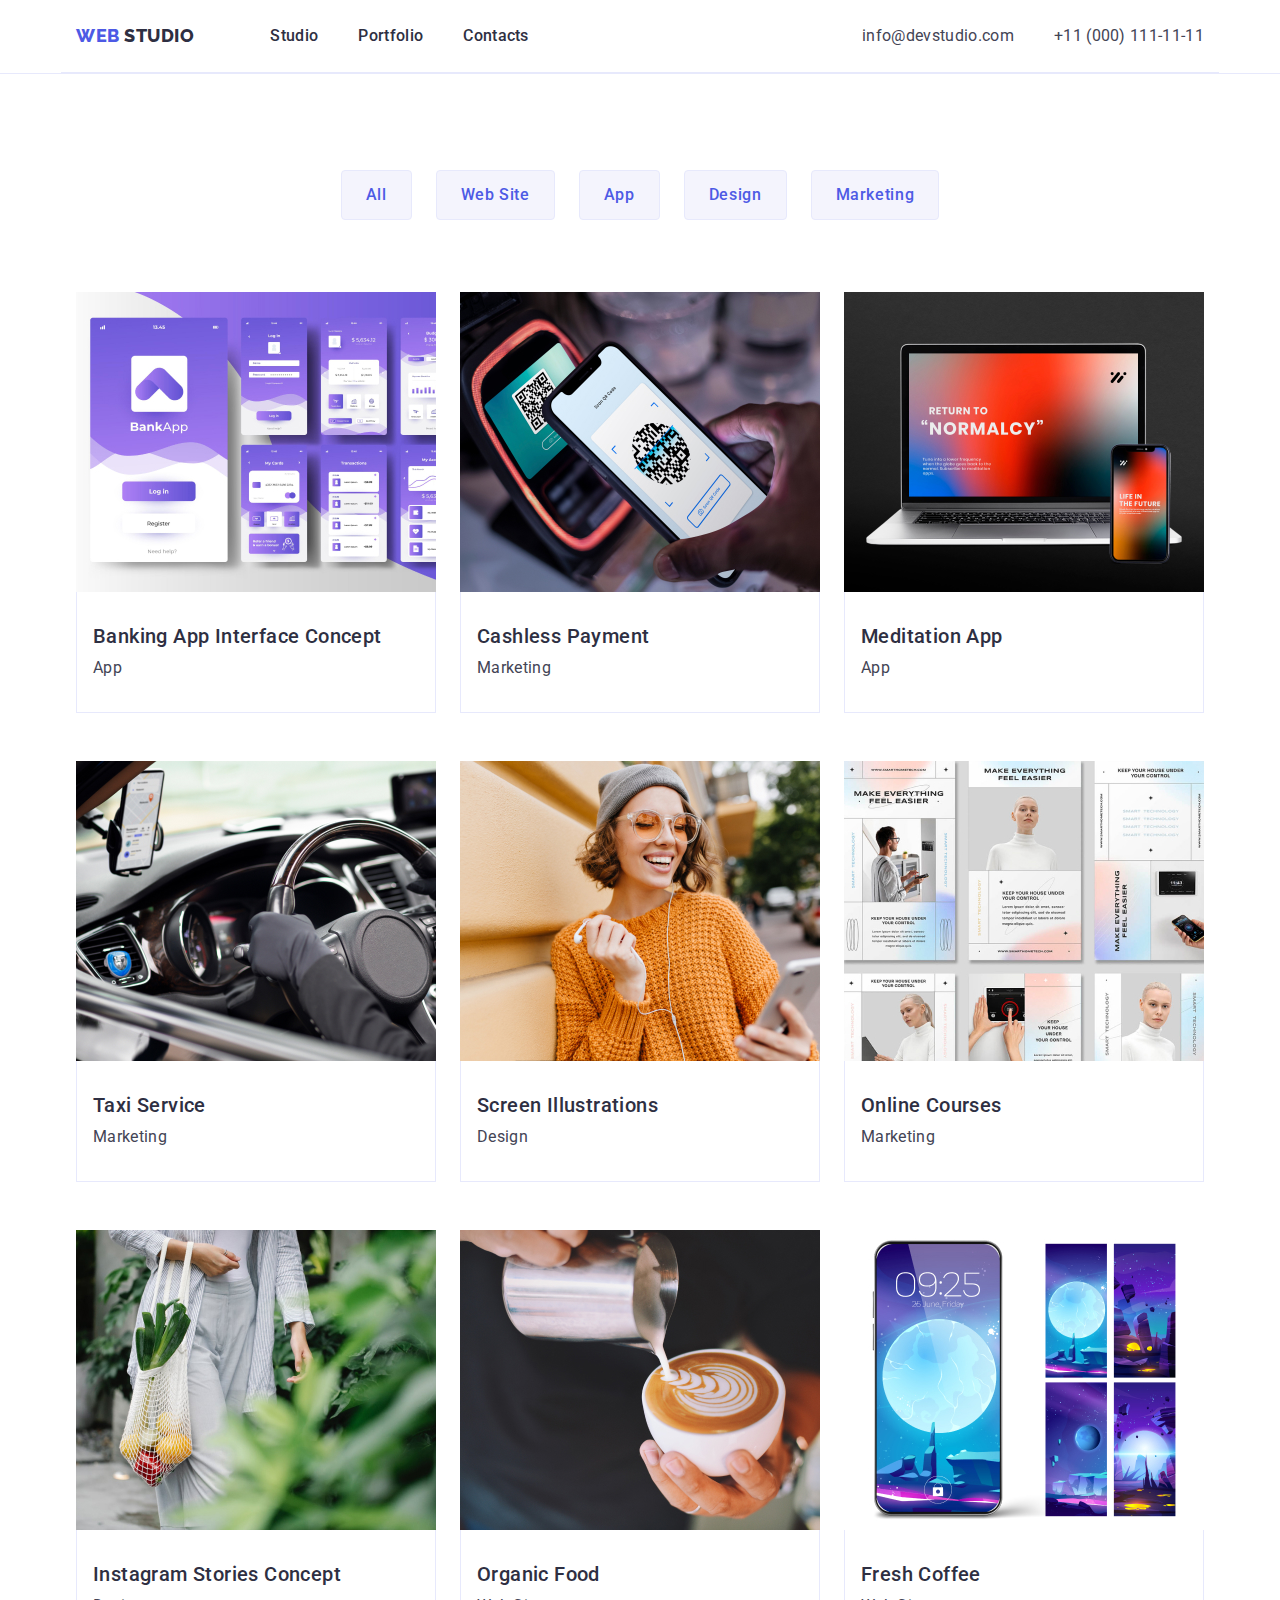
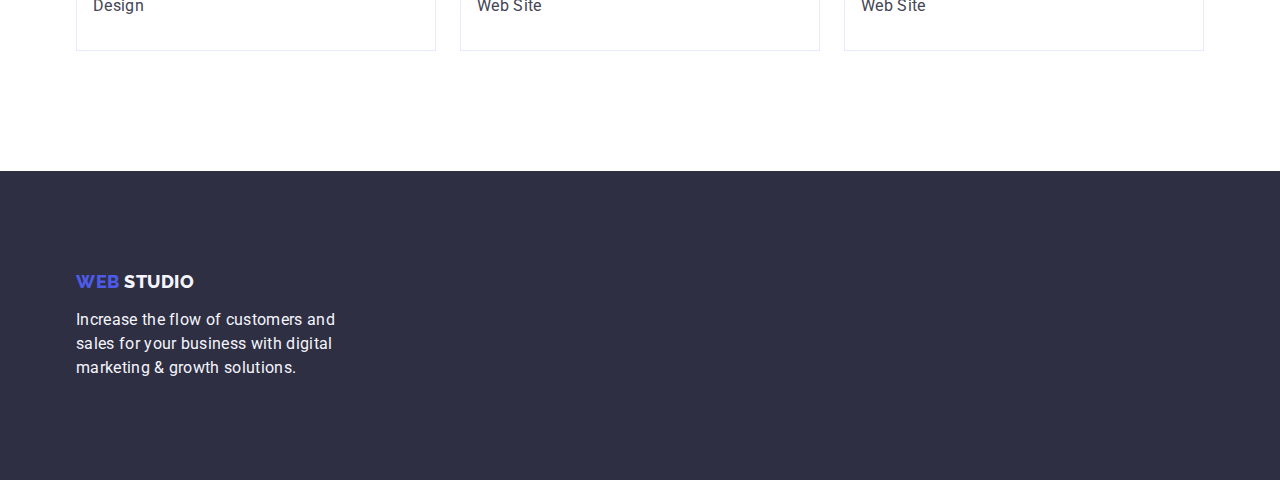
==== commit 4017c8c5: "update index.html" ====
--- a/portfolio.html
+++ b/portfolio.html
@@ -17,7 +17,7 @@
         <div class="header-container container">
             <nav class="navi">
                 <a href="./index.html" class="logo link">WEB
-                    <span class="span-one"> Studio</span>
+                    <span class="span-one">Studio</span>
                 </a>
                 <ul class="site-nav list">
                     <li class="item"><a href="./index.html" class="transition link">Studio</a></li>
--- a/css/style.css
+++ b/css/style.css
@@ -1,5 +1,50 @@
 /* Основний Колір #2E2F42; */
 /* Колір кнопки та Веб #4D5AE5 */
+
+:root {
+    --central-color: #2E2F42;
+    --button-color: #4D5AE5;
+    --white-color-text: #FFFFFF;
+}
+
+ul {
+    list-style: none;
+    padding: 0;
+    margin: 0;
+}
+
+a {
+    color: inherit;
+    text-decoration: none;
+}
+
+h1,
+h2,
+h3,
+h4,
+h5,
+h6,
+p {
+    margin: 0;
+}
+
+textarea {
+    resize: none;
+}
+
+img {
+    display: block;
+    max-width: 100%;
+    height: auto;
+}
+
+button {
+    padding: 0;
+    border: none;
+    background-color: transparent;
+    font: inherit;
+    cursor: pointer;
+}
 
 html {
     box-sizing: border-box;
@@ -11,27 +56,6 @@
     box-sizing: inherit;
 }
 
-:root {
-    --central-color: #2E2F42;
-    --button-color: #4D5AE5;
-    --white-color-text: #FFFFFF;
-}
-
-h1, h2, h3, h4, h5, h6, p {
-    margin: 0;
-}
-
-.container {
-    margin-left: auto;
-    margin-right: auto;
-    max-width: 1158px;
-    margin: 0 auto;
-    padding: 0 15px;
-}
-
-img {
-    display: block;
-}
 
 body {
     color: #434455;
@@ -39,16 +63,14 @@
     font-family: "Roboto", sans-serif;
     letter-spacing: 0.02em;
 }
-.list {
-    list-style: none;
-    margin: 0;
-    padding: 0;
-}
-
-.link {
-    text-decoration: none;
-}
-
+
+.container {
+    margin: 0 auto;
+    margin-left: auto;
+    margin-right: auto;
+    max-width: 1158px;
+    padding: 0 15px;
+}
 /* first page */
 /* header */
 .headick {
@@ -60,7 +82,6 @@
     justify-content: space-between;
     align-items: center;
     border-bottom: 1px solid #e7e9fc;
-    padding: 24px 0;
 }
 
 .navi {
@@ -93,6 +114,7 @@
 .site-nav {
     display: flex;
     gap: 40px;
+    padding: 24px 0;
 }
 
 .transition {
@@ -120,12 +142,6 @@
     display: flex;
     gap: 40px;
 }
-
-.auth-nav .auth-item + .auth-item {
-    margin-left: 40px;
-}
-
-
 
 .info-contact {
     color: #434455;
@@ -221,6 +237,9 @@
 }
 
 /* third section */
+.section-third {
+    padding-bottom: 120px;
+}
 
 .doing-container {
     display: flex;
@@ -256,6 +275,7 @@
 .list-img {
     border-radius: 0px 0px 4px 4px;
     background-color: var(--white-color-text);
+    width: calc((100% - 72px) / 4);
 }
 
 .card-container {
